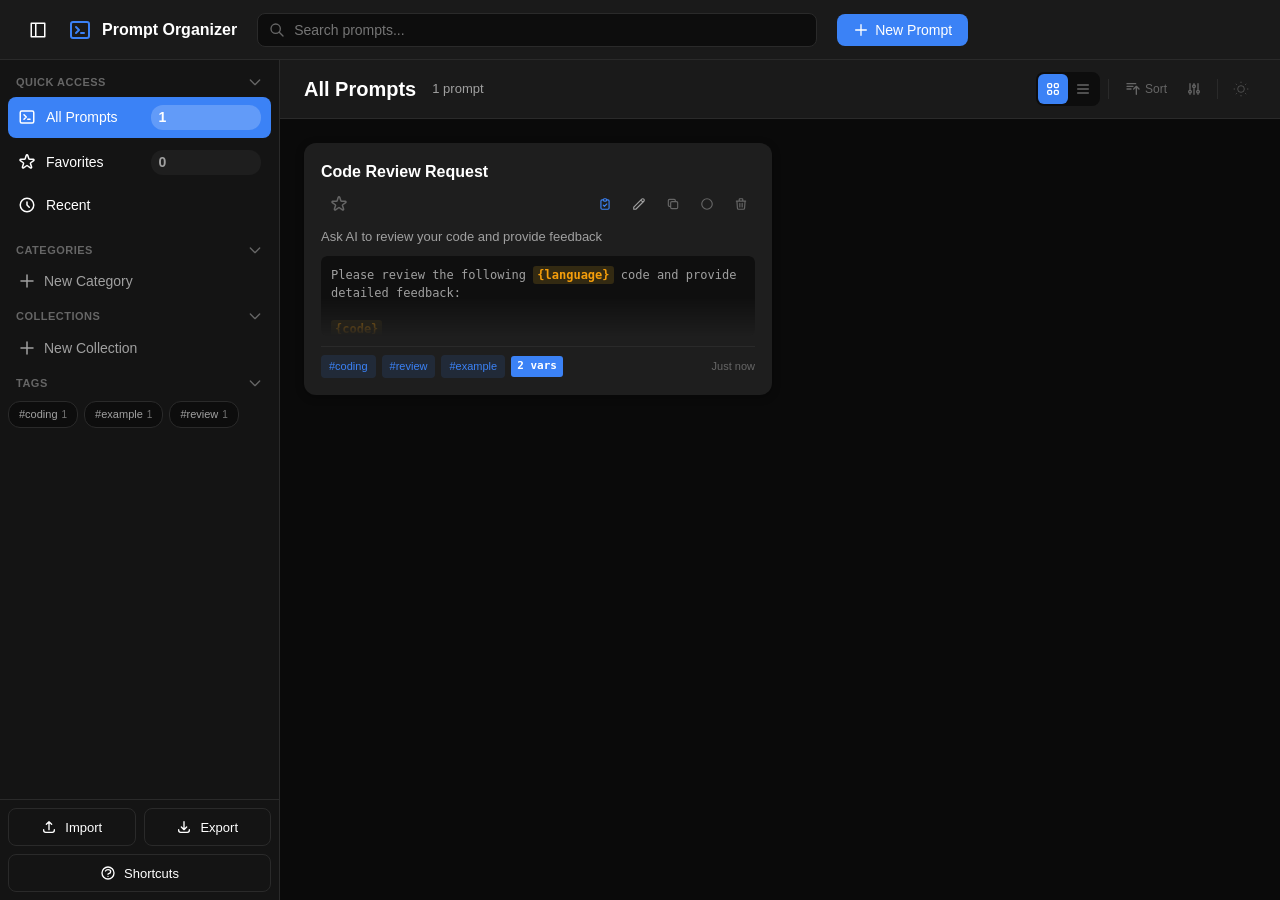
==== index.html @ 3aba8162 "Add files via upload" ====
<!DOCTYPE html>
<html lang="en" data-theme="dark">
<head>
    <meta charset="UTF-8">
    <meta name="viewport" content="width=device-width, initial-scale=1.0">
    <meta http-equiv="Content-Security-Policy" content="default-src 'self'; script-src 'self'; style-src 'self' 'unsafe-inline';">

    <title>Prompt Organizer</title>
    <link rel="stylesheet" href="css/style.css">
    <script>
        // Early theme detection to prevent flash of wrong theme
        try {
            const stored = JSON.parse(localStorage.getItem('promptOrganizerData'));
            if (stored?.preferences?.theme) {
                document.documentElement.setAttribute('data-theme', stored.preferences.theme);
            }
            if (stored?.preferences?.density) {
                document.documentElement.setAttribute('data-density', stored.preferences.density);
            }
        } catch(e) {}
    </script>
    
</head>
<body>
    <div class="app-container">
        <!-- Header -->
        <header class="app-header" role="banner">
            <div class="header-left">
                <button class="header-btn" data-action="toggle-sidebar" title="Toggle Sidebar" aria-label="Toggle Sidebar" aria-expanded="true" id="sidebarToggleBtn">
                    <svg fill="none" stroke="currentColor" viewBox="0 0 24 24">
                        <path stroke-linecap="round" stroke-linejoin="round" stroke-width="2" d="M3 3h18v18H3V3zm6 0v18"/>
                    </svg>
                </button>
                <div class="logo">
                    <svg fill="none" stroke="currentColor" viewBox="0 0 24 24">
                        <path stroke-linecap="round" stroke-linejoin="round" stroke-width="2" d="M8 9l3 3-3 3m5 0h3M5 20h14a2 2 0 002-2V6a2 2 0 00-2-2H5a2 2 0 00-2 2v12a2 2 0 002 2z"/>
                    </svg>
                    <span>Prompt Organizer</span>
                </div>
            </div>

            <div class="header-center">
                <div class="search-box">
                    <svg class="search-icon" fill="none" stroke="currentColor" viewBox="0 0 24 24">
                        <path stroke-linecap="round" stroke-linejoin="round" stroke-width="2" d="M21 21l-6-6m2-5a7 7 0 11-14 0 7 7 0 0114 0z"/>
                    </svg>
                    <input type="text" id="searchInput" placeholder="Search prompts..." title="Search (Ctrl+K)" aria-label="Search prompts" role="searchbox">
                    <span class="search-clear-btn" id="searchClearBtn" data-action="clear-search" title="Clear">✕</span>
                </div>
            </div>

            <div class="header-right">
                <button class="btn btn-primary" data-action="show-add-prompt-modal" title="New Prompt (Ctrl+N)">
                    <svg fill="none" stroke="currentColor" viewBox="0 0 24 24">
                        <path stroke-linecap="round" stroke-linejoin="round" stroke-width="2" d="M12 4v16m8-8H4"/>
                    </svg>
                    New Prompt
                </button>
            </div>
        </header>

        <!-- Shortcuts overlay (triggered from sidebar) -->
        <div class="shortcuts-overlay" id="shortcutsDropdown" data-action="close-dropdown" data-id="shortcutsDropdown">
            <div class="shortcuts-panel">
                <div class="shortcuts-title">Keyboard Shortcuts</div>
                <div id="shortcutsList">
                    <!-- Populated dynamically from HOTKEY_REGISTRY -->
                </div>
            </div>
        </div>

        <!-- Mobile Search Bar (visible only on small screens) -->
        <div class="mobile-search-bar">
            <div class="search-box">
                <svg class="search-icon" fill="none" stroke="currentColor" viewBox="0 0 24 24">
                    <path stroke-linecap="round" stroke-linejoin="round" stroke-width="2" d="M21 21l-6-6m2-5a7 7 0 11-14 0 7 7 0 0114 0z"/>
                </svg>
                <input type="text" id="mobileSearchInput" placeholder="Search prompts...">
                <span class="search-clear-btn" id="mobileSearchClearBtn" data-action="clear-mobile-search" title="Clear">✕</span>
            </div>
        </div>

        <div class="app-body">
            <!-- Mobile sidebar backdrop -->
            <div class="sidebar-backdrop" id="sidebarBackdrop" data-action="close-mobile-sidebar"></div>
            
            <!-- Sidebar -->
            <aside class="app-sidebar" id="sidebar" role="navigation" aria-label="Prompt navigation">
                <div class="sidebar-content">
                    <!-- Quick Access (not collapsible) -->
                    <div class="sidebar-section" style="margin-bottom: 8px;">
                        <div class="sidebar-section-header" data-action="toggle-sidebar-section" data-section="quickaccess">
                            <span class="sidebar-section-title">Quick Access</span>
                            <svg class="sidebar-section-toggle" id="toggle-quickaccess" fill="none" stroke="currentColor" viewBox="0 0 24 24">
                                <path stroke-linecap="round" stroke-linejoin="round" stroke-width="2" d="M19 9l-7 7-7-7"/>
                            </svg>
                        </div>
                        <div class="sidebar-section-body" id="body-quickaccess">
                            <div class="sidebar-section-body-inner">
                                <div class="quick-access-item active" data-action="set-view" data-view="all">
                                    <svg fill="none" stroke="currentColor" viewBox="0 0 24 24">
                                        <path stroke-linecap="round" stroke-linejoin="round" stroke-width="2" d="M8 9l3 3-3 3m5 0h3M5 20h14a2 2 0 002-2V6a2 2 0 00-2-2H5a2 2 0 00-2 2v12a2 2 0 002 2z"/>
                                    </svg>
                                    <span>All Prompts</span>
                                    <span class="badge" id="allCount">0</span>
                                </div>
                                <div class="quick-access-item" data-action="set-view" data-view="favorites">
                                    <svg fill="none" stroke="currentColor" viewBox="0 0 24 24">
                                        <path stroke-linecap="round" stroke-linejoin="round" stroke-width="2" d="M11.049 2.927c.3-.921 1.603-.921 1.902 0l1.519 4.674a1 1 0 00.95.69h4.915c.969 0 1.371 1.24.588 1.81l-3.976 2.888a1 1 0 00-.363 1.118l1.518 4.674c.3.922-.755 1.688-1.538 1.118l-3.976-2.888a1 1 0 00-1.176 0l-3.976 2.888c-.783.57-1.838-.197-1.538-1.118l1.518-4.674a1 1 0 00-.363-1.118l-3.976-2.888c-.784-.57-.38-1.81.588-1.81h4.914a1 1 0 00.951-.69l1.519-4.674z"/>
                                    </svg>
                                    <span>Favorites</span>
                                    <span class="badge" id="favCount">0</span>
                                </div>
                                <div class="quick-access-item" data-action="set-view" data-view="recent">
                                    <svg fill="none" stroke="currentColor" viewBox="0 0 24 24">
                                        <path stroke-linecap="round" stroke-linejoin="round" stroke-width="2" d="M12 8v4l3 3m6-3a9 9 0 11-18 0 9 9 0 0118 0z"/>
                                    </svg>
                                    <span>Recent</span>
                                </div>
                            </div>
                        </div>
                    </div>

                    <!-- Categories -->
                    <div class="sidebar-section">
                        <div class="sidebar-section-header" data-action="toggle-sidebar-section" data-section="categories">
                            <span class="sidebar-section-title">Categories</span>
                            <svg class="sidebar-section-toggle" id="toggle-categories" fill="none" stroke="currentColor" viewBox="0 0 24 24">
                                <path stroke-linecap="round" stroke-linejoin="round" stroke-width="2" d="M19 9l-7 7-7-7"/>
                            </svg>
                        </div>
                        <div class="sidebar-section-body" id="body-categories">
                            <div class="sidebar-section-body-inner">
                                <div id="categoriesList"></div>
                                <button class="add-category-btn" data-action="show-add-category-modal">
                                    <svg fill="none" stroke="currentColor" viewBox="0 0 24 24">
                                        <path stroke-linecap="round" stroke-linejoin="round" stroke-width="2" d="M12 4v16m8-8H4"/>
                                    </svg>
                                    <span>New Category</span>
                                </button>
                            </div>
                        </div>
                    </div>

                    <!-- Collections -->
                    <div class="sidebar-section">
                        <div class="sidebar-section-header" data-action="toggle-sidebar-section" data-section="collections">
                            <span class="sidebar-section-title">Collections</span>
                            <svg class="sidebar-section-toggle" id="toggle-collections" fill="none" stroke="currentColor" viewBox="0 0 24 24">
                                <path stroke-linecap="round" stroke-linejoin="round" stroke-width="2" d="M19 9l-7 7-7-7"/>
                            </svg>
                        </div>
                        <div class="sidebar-section-body" id="body-collections">
                            <div class="sidebar-section-body-inner">
                                <div id="collectionsList"></div>
                                <button class="add-collection-btn" data-action="show-add-collection-modal">
                                    <svg fill="none" stroke="currentColor" viewBox="0 0 24 24">
                                        <path stroke-linecap="round" stroke-linejoin="round" stroke-width="2" d="M12 4v16m8-8H4"/>
                                    </svg>
                                    <span>New Collection</span>
                                </button>
                            </div>
                        </div>
                    </div>

                    <!-- Tags -->
                    <div class="sidebar-section">
                        <div class="sidebar-section-header" data-action="toggle-sidebar-section" data-section="tags">
                            <span class="sidebar-section-title">Tags</span>
                            <svg class="sidebar-section-toggle" id="toggle-tags" fill="none" stroke="currentColor" viewBox="0 0 24 24">
                                <path stroke-linecap="round" stroke-linejoin="round" stroke-width="2" d="M19 9l-7 7-7-7"/>
                            </svg>
                        </div>
                        <div class="sidebar-section-body" id="body-tags">
                            <div class="sidebar-section-body-inner">
                                <div id="tagsList"></div>
                            </div>
                        </div>
                    </div>
                </div>

                <div class="sidebar-footer">
                    <div class="sidebar-footer-row">
                        <button class="sidebar-action-btn" data-action="show-import-modal" title="Import">
                            <svg fill="none" stroke="currentColor" viewBox="0 0 24 24">
                                <path stroke-linecap="round" stroke-linejoin="round" stroke-width="2" d="M4 16v1a3 3 0 003 3h10a3 3 0 003-3v-1m-4-8l-4-4m0 0L8 8m4-4v12"/>
                            </svg>
                            <span>Import</span>
                        </button>
                        <button class="sidebar-action-btn" data-action="export-prompts" title="Export">
                            <svg fill="none" stroke="currentColor" viewBox="0 0 24 24">
                                <path stroke-linecap="round" stroke-linejoin="round" stroke-width="2" d="M4 16v1a3 3 0 003 3h10a3 3 0 003-3v-1m-4-4l-4 4m0 0l-4-4m4 4V4"/>
                            </svg>
                            <span>Export</span>
                        </button>
                    </div>
                    <button class="sidebar-action-btn" data-action="toggle-shortcuts-menu" title="Keyboard Shortcuts">
                        <svg fill="none" stroke="currentColor" viewBox="0 0 24 24" style="width:16px;height:16px;">
                            <path stroke-linecap="round" stroke-linejoin="round" stroke-width="2" d="M8.228 9c.549-1.165 2.03-2 3.772-2 2.21 0 4 1.343 4 3 0 1.4-1.278 2.575-3.006 2.907-.542.104-.994.54-.994 1.093m0 3h.01M21 12a9 9 0 11-18 0 9 9 0 0118 0z"/>
                        </svg>
                        <span>Shortcuts</span>
                    </button>
                </div>
            </aside>

            <!-- Main Content -->
            <main class="app-main" role="main" aria-label="Prompt library">
                <div class="content-header">
                    <div class="content-title-row">
                        <h1 class="content-title" id="contentTitle">All Prompts</h1>
                        <span class="content-stats" id="statsDisplay">0 prompts</span>
                    </div>
                    <div class="toolbar-controls">
                        <div class="toolbar-group">
                            <button class="toolbar-btn" id="gridViewBtn" data-action="set-view-mode" data-mode="grid" title="Grid View">
                                <svg fill="none" stroke="currentColor" viewBox="0 0 24 24"><path stroke-linecap="round" stroke-linejoin="round" stroke-width="2" d="M4 6a2 2 0 012-2h2a2 2 0 012 2v2a2 2 0 01-2 2H6a2 2 0 01-2-2V6zM14 6a2 2 0 012-2h2a2 2 0 012 2v2a2 2 0 01-2 2h-2a2 2 0 01-2-2V6zM4 16a2 2 0 012-2h2a2 2 0 012 2v2a2 2 0 01-2 2H6a2 2 0 01-2-2v-2zM14 16a2 2 0 012-2h2a2 2 0 012 2v2a2 2 0 01-2 2h-2a2 2 0 01-2-2v-2z"/></svg>
                            </button>
                            <button class="toolbar-btn" id="listViewBtn" data-action="set-view-mode" data-mode="list" title="List View">
                                <svg fill="none" stroke="currentColor" viewBox="0 0 24 24"><path stroke-linecap="round" stroke-linejoin="round" stroke-width="2" d="M4 6h16M4 12h16M4 18h16"/></svg>
                            </button>
                        </div>
                        <div class="toolbar-separator"></div>
                        <div class="dropdown">
                            <button class="toolbar-btn" data-action="toggle-sort-menu" title="Sort">
                                <svg fill="none" stroke="currentColor" viewBox="0 0 24 24"><path stroke-linecap="round" stroke-linejoin="round" stroke-width="2" d="M3 4h13M3 8h9m-9 4h6m4 0l4-4m0 0l4 4m-4-4v12"/></svg>
                                <span class="toolbar-label">Sort</span>
                            </button>
                            <div class="dropdown-menu" id="sortDropdown">
                                <div class="dropdown-option active" data-action="set-sort" data-sort="newest">Newest first</div>
                                <div class="dropdown-option" data-action="set-sort" data-sort="oldest">Oldest first</div>
                                <div class="dropdown-option" data-action="set-sort" data-sort="az">A ↑ Z</div>
                                <div class="dropdown-option" data-action="set-sort" data-sort="za">Z ↓ A</div>
                                <div class="dropdown-option" data-action="set-sort" data-sort="mostused">Most used</div>
                                <div class="dropdown-option" data-action="set-sort" data-sort="recentlyused">Recently used</div>
                            </div>
                        </div>
                        <div class="dropdown">
                            <button class="toolbar-btn" data-action="toggle-density-menu" title="Density">
                                <svg fill="none" stroke="currentColor" viewBox="0 0 24 24"><path stroke-linecap="round" stroke-linejoin="round" stroke-width="2" d="M12 6V4m0 2a2 2 0 100 4m0-4a2 2 0 110 4m-6 8a2 2 0 100-4m0 4a2 2 0 110-4m0 4v2m0-6V4m6 6v10m6-2a2 2 0 100-4m0 4a2 2 0 110-4m0 4v2m0-6V4"/></svg>
                            </button>
                            <div class="dropdown-menu" id="densityDropdown">
                                <div class="dropdown-option" data-action="set-density" data-density="compact">Compact</div>
                                <div class="dropdown-option active" data-action="set-density" data-density="comfortable">Comfortable</div>
                                <div class="dropdown-option" data-action="set-density" data-density="spacious">Spacious</div>
                            </div>
                        </div>
                        <div class="toolbar-separator"></div>
                        <button class="toolbar-btn" id="themeToggleBtn" data-action="toggle-theme" title="Toggle Theme">
                            <svg id="themeIcon" fill="none" stroke="currentColor" viewBox="0 0 24 24">
                                <circle cx="12" cy="12" r="5"/><line x1="12" y1="1" x2="12" y2="3"/><line x1="12" y1="21" x2="12" y2="23"/><line x1="4.22" y1="4.22" x2="5.64" y2="5.64"/><line x1="18.36" y1="18.36" x2="19.78" y2="19.78"/><line x1="1" y1="12" x2="3" y2="12"/><line x1="21" y1="12" x2="23" y2="12"/><line x1="4.22" y1="19.78" x2="5.64" y2="18.36"/><line x1="18.36" y1="5.64" x2="19.78" y2="4.22"/>
                            </svg>
                        </button>
                    </div>
                </div>
                <div class="filter-bar" id="filterBar"></div>

                <div class="content-body">
                    <div class="prompt-grid" id="promptGrid">
                        <!-- Prompts will be inserted here -->
                    </div>
                </div>
            </main>
        </div>
    </div>

    <!-- Add/Edit Prompt Modal -->
    <div class="modal-overlay" id="promptModal" data-action="hide-prompt-modal" role="dialog" aria-modal="true" aria-labelledby="promptModalTitle">
        <div class="modal">
            <div class="modal-header">
                <h2 class="modal-title" id="promptModalTitle">New Prompt</h2>
                <button class="modal-close" data-action="hide-prompt-modal">
                    <svg fill="none" stroke="currentColor" viewBox="0 0 24 24">
                        <path stroke-linecap="round" stroke-linejoin="round" stroke-width="2" d="M6 18L18 6M6 6l12 12"/>
                    </svg>
                </button>
            </div>
            <div class="modal-body">
                <form id="promptForm">
                    <div class="form-group">
                        <label class="form-label" for="promptTitle">Title *</label>
                        <input type="text" class="form-input" id="promptTitle" placeholder="My Awesome Prompt" required>
                    </div>
                    <div class="form-group">
                        <label class="form-label" for="promptCategory">Category</label>
                        <select class="form-input" id="promptCategory">
                            <option value="">No Category</option>
                        </select>
                    </div>
                    <div class="form-group">
                        <label class="form-label" for="promptDescription">Description</label>
                        <input type="text" class="form-input" id="promptDescription" placeholder="What does this prompt do?">
                    </div>
                    <div class="form-group">
                        <label class="form-label" for="promptContent" style="display:flex; justify-content:space-between; align-items:center;">
                            <span>Prompt Content *</span>
                            <span id="charCounter" style="font-size:11px; font-weight:400; color:var(--text-muted);">0 chars</span>
                        </label>
                        <textarea class="form-input" id="promptContent" placeholder="Enter your prompt here. Use {variable} for placeholders." required></textarea>
                        <div class="form-hint">
                            🛈 Use <code style="background: var(--bg-sidebar); padding: 2px 6px; border-radius: 3px; font-family: var(--font-mono); font-size: 11px;">{variable_name}</code> syntax for variables. 
                            Example: "Write a blog post about <code style="background: var(--bg-sidebar); padding: 2px 6px; border-radius: 3px; font-family: var(--font-mono); font-size: 11px;">{topic}</code> in <code style="background: var(--bg-sidebar); padding: 2px 6px; border-radius: 3px; font-family: var(--font-mono); font-size: 11px;">{language}</code>"
                        </div>
                        <div id="variablesPreview" style="margin-top: 8px; display: none;">
                            <span style="font-size: 11px; color: var(--text-muted); font-weight: 500;">Detected variables:</span>
                            <div id="variablesList" style="margin-top: 4px; display: flex; flex-wrap: wrap; gap: 6px;"></div>
                        </div>
                    </div>
                    <div class="form-group">
                        <label class="form-label" for="promptCollection">Collection</label>
                        <select class="form-input" id="promptCollection">
                            <option value="">No Collection</option>
                        </select>
                    </div>
                    <div class="form-group">
                        <label class="form-label" for="promptTags">Tags</label>
                        <div style="position:relative;">
                            <input type="text" class="form-input" id="promptTags" placeholder="chatgpt, coding, marketing" autocomplete="off">
                            <div id="tagSuggestions" class="tag-suggestions"></div>
                        </div>
                        <div class="form-hint">Separate tags with commas</div>
                    </div>
                </form>
            </div>
            <div class="modal-footer">
                <button class="btn btn-secondary" data-action="hide-prompt-modal">Cancel</button>
                <button class="btn btn-primary" data-action="submit-form" data-form-id="promptForm">
                    <span id="savePromptText">Save</span>
                </button>
            </div>
        </div>
    </div>

    <!-- Add/Edit Collection Modal -->
    <div class="modal-overlay" id="collectionModal" data-action="hide-collection-modal">
        <div class="modal">
            <div class="modal-header">
                <h2 class="modal-title" id="collectionModalTitle">New Collection</h2>
                <button class="modal-close" data-action="hide-collection-modal">
                    <svg fill="none" stroke="currentColor" viewBox="0 0 24 24">
                        <path stroke-linecap="round" stroke-linejoin="round" stroke-width="2" d="M6 18L18 6M6 6l12 12"/>
                    </svg>
                </button>
            </div>
            <div class="modal-body">
                <form id="collectionForm">
                    <div class="form-group">
                        <label class="form-label" for="collectionName">Collection Name *</label>
                        <input type="text" class="form-input" id="collectionName" placeholder="Work, Personal, ChatGPT, etc." required>
                    </div>
                    <div class="form-group">
                        <span class="form-label">Color</span>
                        <div class="color-swatches" id="collectionColorSwatches"></div>
                        <input type="hidden" id="collectionColor" value="#3b82f6">
                    </div>
                </form>
            </div>
            <div class="modal-footer">
                <button class="btn btn-secondary" data-action="hide-collection-modal">Cancel</button>
                <button class="btn btn-primary" id="collectionModalSaveBtn" data-action="submit-form" data-form-id="collectionForm">Create</button>
            </div>
        </div>
    </div>

    <!-- Add/Edit Category Modal -->
    <div class="modal-overlay" id="categoryModal" data-action="hide-category-modal">
        <div class="modal">
            <div class="modal-header">
                <h2 class="modal-title" id="categoryModalTitle">New Category</h2>
                <button class="modal-close" data-action="hide-category-modal">
                    <svg fill="none" stroke="currentColor" viewBox="0 0 24 24">
                        <path stroke-linecap="round" stroke-linejoin="round" stroke-width="2" d="M6 18L18 6M6 6l12 12"/>
                    </svg>
                </button>
            </div>
            <div class="modal-body">
                <form id="categoryForm">
                    <div class="form-group">
                        <label class="form-label" for="categoryName">Category Name *</label>
                        <input type="text" class="form-input" id="categoryName" placeholder="Development, Marketing, Writing..." required>
                    </div>
                    <div class="form-group">
                        <span class="form-label">Color</span>
                        <div class="color-swatches" id="categoryColorSwatches"></div>
                        <input type="hidden" id="categoryColor" value="#8b5cf6">
                    </div>
                </form>
            </div>
            <div class="modal-footer">
                <button class="btn btn-secondary" data-action="hide-category-modal">Cancel</button>
                <button class="btn btn-primary" id="categoryModalSaveBtn" data-action="submit-form" data-form-id="categoryForm">Create</button>
            </div>
        </div>
    </div>

    <!-- Use Prompt Modal -->
    <div class="modal-overlay" id="usePromptModal" data-action="hide-use-prompt-modal">
        <div class="modal" style="max-width: 700px;">
            <div class="modal-header">
                <h2 class="modal-title" id="usePromptTitle">Use Prompt</h2>
                <button class="modal-close" data-action="hide-use-prompt-modal">
                    <svg fill="none" stroke="currentColor" viewBox="0 0 24 24">
                        <path stroke-linecap="round" stroke-linejoin="round" stroke-width="2" d="M6 18L18 6M6 6l12 12"/>
                    </svg>
                </button>
            </div>
            <div class="modal-body">
                <div id="variableProgress" style="display: none; margin-bottom: 20px;">
                    <div style="display: flex; justify-content: space-between; align-items: center; margin-bottom: 8px;">
                        <span style="font-size: 13px; color: var(--text-secondary);">Fill Variables</span>
                        <span id="progressText" style="font-size: 13px; font-weight: 600; color: var(--accent);">0/0</span>
                    </div>
                    <div style="width: 100%; height: 8px; background: var(--bg-sidebar); border-radius: 4px; overflow: hidden;">
                        <div id="progressBar" style="height: 100%; width: 0%; background: var(--accent); transition: width 0.3s ease;"></div>
                    </div>
                </div>
                <div id="variableInputs"></div>
                <div class="form-group" style="margin-top: 20px;">
                    <span class="form-label">
                        Preview
                        <span style="float: right; font-size: 11px; color: var(--text-muted); font-weight: 400;">
                            Variables highlighted in <span style="color: var(--accent); font-weight: 600;">blue</span>
                        </span>
                    </span>
                    <div id="finalPromptPreview" style="
                        font-family: var(--font-mono);
                        font-size: 13px;
                        color: var(--text-primary);
                        background: var(--bg-code);
                        border: 1px solid var(--border-color);
                        border-radius: var(--radius-md);
                        padding: 8px;
                        min-height: 200px;
                        max-height: 300px;
                        overflow-y: auto;
                        line-height: 1.5;
                        white-space: pre-wrap;
                        word-break: break-word;
                    "></div>
                </div>
            </div>
            <div class="modal-footer">
                <button class="btn btn-secondary" data-action="clear-variable-values" id="clearValuesBtn" style="margin-right: auto;">
                    <svg fill="none" stroke="currentColor" viewBox="0 0 24 24">
                        <path stroke-linecap="round" stroke-linejoin="round" stroke-width="2" d="M19 7l-.867 12.142A2 2 0 0116.138 21H7.862a2 2 0 01-1.995-1.858L5 7m5 4v6m4-6v6m1-10V4a1 1 0 00-1-1h-4a1 1 0 00-1 1v3M4 7h16"/>
                    </svg>
                    Clear Values
                </button>
                <button class="btn btn-secondary" data-action="hide-use-prompt-modal">Close</button>
                <button class="btn btn-primary" id="copyPromptBtn" data-action="copy-final-prompt">
                    <svg fill="none" stroke="currentColor" viewBox="0 0 24 24">
                        <path stroke-linecap="round" stroke-linejoin="round" stroke-width="2" d="M8 16H6a2 2 0 01-2-2V6a2 2 0 012-2h8a2 2 0 012 2v2m-6 12h8a2 2 0 002-2v-8a2 2 0 00-2-2h-8a2 2 0 00-2 2v8a2 2 0 002 2z"/>
                    </svg>
                    <span id="copyPromptBtnText">Copy Prompt</span>
                </button>
            </div>
        </div>
    </div>

    <!-- Import Modal -->
    <div class="modal-overlay" id="importModal" data-action="hide-import-modal">
        <div class="modal">
            <div class="modal-header">
                <h2 class="modal-title">Import Prompts</h2>
                <button class="modal-close" data-action="hide-import-modal">
                    <svg fill="none" stroke="currentColor" viewBox="0 0 24 24">
                        <path stroke-linecap="round" stroke-linejoin="round" stroke-width="2" d="M6 18L18 6M6 6l12 12"/>
                    </svg>
                </button>
            </div>
            <div class="modal-body">
                <div class="form-group">
                    <label class="form-label" for="importFile">Select JSON file</label>
                    <input type="file" class="form-input" id="importFile" accept=".json">
                    <div class="form-hint">Import prompts from a previously exported JSON file</div>
                </div>
                <div class="form-group">
                    <span class="form-label">Import Mode</span>
                    <div style="display: flex; flex-direction: column; gap: 8px; margin-top: 4px;">
                        <label style="display: flex; align-items: center; gap: 8px; cursor: pointer; font-size: 13px; color: var(--text-secondary);">
                            <input type="radio" name="importMode" value="merge" checked style="accent-color: var(--accent);">
                            <span><strong>Merge</strong> — add new prompts, keep existing ones</span>
                        </label>
                        <label style="display: flex; align-items: center; gap: 8px; cursor: pointer; font-size: 13px; color: var(--text-secondary);">
                            <input type="radio" name="importMode" value="replace" style="accent-color: var(--accent);">
                            <span><strong>Replace</strong> — overwrite all data with imported file</span>
                        </label>
                    </div>
                </div>
            </div>
            <div class="modal-footer">
                <button class="btn btn-secondary" data-action="hide-import-modal">Cancel</button>
                <button class="btn btn-primary" data-action="import-prompts">Import</button>
            </div>
        </div>
    </div>

    <!-- Custom Confirm Modal -->
    <div class="modal-overlay" id="confirmModal">
        <div class="modal" style="max-width: 400px;">
            <div class="modal-header">
                <h2 class="modal-title" id="confirmModalTitle">Confirm</h2>
                <button class="modal-close" data-action="hide-confirm-modal">
                    <svg fill="none" stroke="currentColor" viewBox="0 0 24 24">
                        <path stroke-linecap="round" stroke-linejoin="round" stroke-width="2" d="M6 18L18 6M6 6l12 12"/>
                    </svg>
                </button>
            </div>
            <div class="modal-body">
                <p id="confirmModalMessage" style="color: var(--text-secondary); line-height: 1.5;"></p>
            </div>
            <div class="modal-footer">
                <button class="btn btn-secondary" data-action="hide-confirm-modal">Cancel</button>
                <button class="btn btn-danger" id="confirmModalOkBtn">Delete</button>
            </div>
        </div>
    </div>

    <!-- Bulk Move to Collection Modal -->
    <div class="modal-overlay" id="bulkMoveModal" data-action="hide-bulk-move-modal">
        <div class="modal" style="max-width: 400px;">
            <div class="modal-header">
                <h2 class="modal-title">Move to Collection</h2>
                <button class="modal-close" data-action="hide-bulk-move-modal">
                    <svg fill="none" stroke="currentColor" viewBox="0 0 24 24">
                        <path stroke-linecap="round" stroke-linejoin="round" stroke-width="2" d="M6 18L18 6M6 6l12 12"/>
                    </svg>
                </button>
            </div>
            <div class="modal-body">
                <p style="color: var(--text-secondary); margin-bottom: 16px; line-height: 1.5;">
                    Select a collection for <strong id="bulkMoveCount">0</strong> selected prompts:
                </p>
                <div style="display: flex; flex-direction: column; gap: 8px;">
                    <label class="dropdown-option" style="cursor: pointer; padding: 10px; border-radius: var(--radius-md); transition: background var(--transition-fast);" onmouseover="this.style.background='var(--bg-sidebar)'" onmouseout="this.style.background='transparent'">
                        <input type="radio" name="bulkMoveCollection" value="" style="margin-right: 8px; accent-color: var(--accent);">
                        <strong>No Collection</strong> (remove from current)
                    </label>
                    <div id="bulkMoveCollectionsList" style="display: flex; flex-direction: column; gap: 8px;"></div>
                </div>
            </div>
            <div class="modal-footer">
                <button class="btn btn-secondary" data-action="hide-bulk-move-modal">Cancel</button>
                <button class="btn btn-primary" data-action="execute-bulk-move">
                    <svg fill="none" stroke="currentColor" viewBox="0 0 24 24">
                        <path stroke-linecap="round" stroke-linejoin="round" stroke-width="2" d="M5 13l4 4L19 7"/>
                    </svg>
                    Move
                </button>
            </div>
        </div>
    </div>

    <!-- Bulk Actions Bar -->
    <div class="bulk-actions-bar" id="bulkActionsBar" role="toolbar" aria-label="Bulk actions">
        <span class="bulk-count" id="bulkCount">0 selected</span>
        <div class="bulk-divider"></div>
        <button class="btn btn-secondary" data-action="bulk-select-all" style="padding: 6px 12px; font-size: 12px;">Select All</button>
        <button class="btn btn-secondary" data-action="bulk-move-to-collection" style="padding: 6px 12px; font-size: 12px;">
            <svg fill="none" stroke="currentColor" viewBox="0 0 24 24" style="width:14px;height:14px;"><path stroke-linecap="round" stroke-linejoin="round" stroke-width="2" d="M3 7v10a2 2 0 002 2h14a2 2 0 002-2V9a2 2 0 00-2-2h-6l-2-2H5a2 2 0 00-2 2z"/></svg>
            Move
        </button>
        <button class="btn btn-secondary" data-action="bulk-toggle-favorite" style="padding: 6px 12px; font-size: 12px;">
            <svg fill="none" stroke="currentColor" viewBox="0 0 24 24" style="width:14px;height:14px;"><path stroke-linecap="round" stroke-linejoin="round" stroke-width="2" d="M11.049 2.927c.3-.921 1.603-.921 1.902 0l1.519 4.674a1 1 0 00.95.69h4.915c.969 0 1.371 1.24.588 1.81l-3.976 2.888a1 1 0 00-.363 1.118l1.518 4.674c.3.922-.755 1.688-1.538 1.118l-3.976-2.888a1 1 0 00-1.176 0l-3.976 2.888c-.783.57-1.838-.197-1.538-1.118l1.518-4.674a1 1 0 00-.363-1.118l-3.976-2.888c-.784-.57-.38-1.81.588-1.81h4.914a1 1 0 00.951-.69l1.519-4.674z"/></svg>
            Favorite
        </button>
        <button class="btn btn-danger" data-action="bulk-delete" style="padding: 6px 12px; font-size: 12px;">
            <svg fill="none" stroke="currentColor" viewBox="0 0 24 24" style="width:14px;height:14px;"><path stroke-linecap="round" stroke-linejoin="round" stroke-width="2" d="M19 7l-.867 12.142A2 2 0 0116.138 21H7.862a2 2 0 01-1.995-1.858L5 7m5 4v6m4-6v6m1-10V4a1 1 0 00-1-1h-4a1 1 0 00-1 1v3M4 7h16"/></svg>
            Delete
        </button>
        <div class="bulk-divider"></div>
        <button class="btn btn-secondary" data-action="bulk-clear-selection" style="padding: 6px 12px; font-size: 12px;">Cancel</button>
    </div>

<script type="module" src="js/app.js"></script>
</body>
</html>
---- css/style.css ----
/* ============================================
           CSS VARIABLES (Dark Theme - Default)
           ============================================ */
        :root {
            --bg-main: #0a0a0a;
            --bg-card: #1e1e1e;
            --bg-sidebar: #141414;
            --bg-header: #1a1a1a;
            --bg-input: #0d0d0d;
            --bg-code: #0f0f0f;

            --text-primary: #ffffff;
            --text-secondary: #a0a0a0;
            --text-muted: #666666;

            --border-color: #2a2a2a;
            --border-hover: #3a3a3a;

            --accent: #3b82f6;
            --accent-hover: #2563eb;
            --success: #22c55e;
            --warning: #f59e0b;
            --error: #ef4444;

            --font-sans: -apple-system, BlinkMacSystemFont, "Segoe UI", Roboto, sans-serif;
            --font-mono: "SF Mono", "Fira Code", "Monaco", Consolas, monospace;

            --header-height: 60px;
            --sidebar-width: 280px;
            --sidebar-collapsed-width: 60px;

            --radius-sm: 6px;
            --radius-md: 8px;
            --radius-lg: 12px;

            --shadow-card: 0 2px 8px rgba(0, 0, 0, 0.3);
            --shadow-card-hover: 0 4px 16px rgba(0, 0, 0, 0.4);

            --transition-fast: 150ms ease-out;
            --transition-normal: 200ms ease-out;

            /* Density settings (comfortable default) */
            --card-padding: 16px;
            --card-gap: 16px;
            --card-min-height: 160px;
            --card-font-title: 16px;
            --card-font-desc: 13px;

            /* Sidebar Density */
            --sidebar-item-padding: 8px 10px;
            --sidebar-item-gap: 4px;
            --sidebar-header-padding: 6px 8px;
            --sidebar-icon-gap: 10px;

            /* Z-Index Stack */
            --z-backdrop: 85;
            --z-sidebar: 90;
            --z-header: 100;
            --z-popover: 1000;
            --z-fixed-ui: 1500;
            --z-modal: 2000;
            --z-toast: 3000;
        }

        /* Light Theme */
        [data-theme="light"] {
            --bg-main: #f5f5f5;
            --bg-card: #ffffff;
            --bg-sidebar: #fafafa;
            --bg-header: #ffffff;
            --bg-input: #f0f0f0;
            --bg-code: #f8f8f8;

            --text-primary: #1a1a1a;
            --text-secondary: #555555;
            --text-muted: #888888;

            --border-color: #e0e0e0;
            --border-hover: #cccccc;

            --shadow-card: 0 2px 8px rgba(0, 0, 0, 0.08);
            --shadow-card-hover: 0 4px 16px rgba(0, 0, 0, 0.12);
        }

        /* Density: Compact */
        [data-density="compact"] {
            --card-padding: 8px;
            --card-gap: 12px;
            --card-min-height: 120px;
            --card-font-title: 14px;
            --card-font-desc: 12px;
            --sidebar-item-padding: 4px 8px;
            --sidebar-item-gap: 1px;
            --sidebar-header-padding: 4px 8px;
            --sidebar-icon-gap: 6px;
        }

        /* Density: Spacious */
        [data-density="spacious"] {
            --card-padding: 20px;
            --card-gap: 20px;
            --card-min-height: 180px;
            --card-font-title: 18px;
            --card-font-desc: 14px;
            --sidebar-item-padding: 10px 12px;
            --sidebar-item-gap: 8px;
            --sidebar-header-padding: 8px 10px;
            --sidebar-icon-gap: 12px;
        }

        /* ============================================
           RESET & BASE STYLES
           ============================================ */
        *, *::before, *::after {
            box-sizing: border-box;
            margin: 0;
            padding: 0;
        }

        html, body {
            height: 100%;
            font-family: var(--font-sans);
            font-size: 14px;
            line-height: 1.5;
            color: var(--text-primary);
            background-color: var(--bg-main);
        }

        body {
            display: flex;
            flex-direction: column;
            overflow: hidden;
        }

        button {
            font-family: inherit;
            font-size: inherit;
            border: none;
            background: none;
            cursor: pointer;
            color: inherit;
        }

        input, select, textarea {
            font-family: inherit;
            font-size: inherit;
            color: inherit;
            background: var(--bg-input);
            border: 1px solid var(--border-color);
            border-radius: var(--radius-md);
            padding: 8px 12px;
            outline: none;
            transition: border-color var(--transition-fast);
        }

        input:focus, select:focus, textarea:focus {
            border-color: var(--accent);
        }

        textarea {
            resize: vertical;
            min-height: 120px;
            font-family: var(--font-mono);
            font-size: 13px;
            line-height: 1.5;
        }

        /* ============================================
           LAYOUT STRUCTURE
           ============================================ */
        .app-container {
            display: flex;
            flex-direction: column;
            height: 100vh;
            overflow: hidden;
        }

        .app-header {
            height: var(--header-height);
            background: var(--bg-header);
            border-bottom: 1px solid var(--border-color);
            display: flex;
            align-items: center;
            padding: 0 20px;
            gap: 20px;
            flex-shrink: 0;
            z-index: var(--z-header);
        }

        .app-body {
            display: flex;
            flex: 1;
            overflow: hidden;
        }

        .app-sidebar {
            width: var(--sidebar-width);
            background: var(--bg-sidebar);
            border-right: 1px solid var(--border-color);
            display: flex;
            flex-direction: column;
            overflow: hidden;
            flex-shrink: 0;
            transition: width var(--transition-normal);
        }

        .app-sidebar.collapsed {
            width: var(--sidebar-collapsed-width);
        }

        .app-sidebar.collapsed .sidebar-section-title,
        .app-sidebar.collapsed .collection-item-name,
        .app-sidebar.collapsed .collection-item-count,
        .app-sidebar.collapsed .collection-item-menu,
        .app-sidebar.collapsed .add-collection-btn span,
        .app-sidebar.collapsed .quick-access-item span,
        .app-sidebar.collapsed .quick-access-item .badge,
        .app-sidebar.collapsed .tag-item span,
        .app-sidebar.collapsed .category-item-name,
        .app-sidebar.collapsed .category-item-count,
        .app-sidebar.collapsed .category-item-menu,
        .app-sidebar.collapsed .add-category-btn span,
        .app-sidebar.collapsed .sidebar-section-toggle {
            display: none;
        }

        .app-sidebar.collapsed .sidebar-content {
            padding: 8px;
        }

        .app-sidebar.collapsed .collection-item,
        .app-sidebar.collapsed .quick-access-item,
        .app-sidebar.collapsed .tag-item,
        .app-sidebar.collapsed .category-item {
            justify-content: center;
            padding: 10px;
        }

        .app-main {
            flex: 1;
            display: flex;
            flex-direction: column;
            overflow: hidden;
        }

        /* ============================================
           HEADER
           ============================================ */
        .header-left {
            display: flex;
            align-items: center;
            gap: 12px;
        }

        .logo {
            display: flex;
            align-items: center;
            gap: 10px;
            font-weight: 600;
            font-size: 16px;
            color: var(--text-primary);
        }

        .logo svg {
            width: 24px;
            height: 24px;
            color: var(--accent);
        }

        .header-center {
            flex: 1;
            display: flex;
            justify-content: center;
            max-width: 560px;
        }

        .search-box {
            width: 100%;
            position: relative;
        }

        .search-box input {
            width: 100%;
            padding-left: 36px;
            padding-right: 32px;
        }

        .search-clear-btn {
            position: absolute;
            right: 8px;
            top: 50%;
            transform: translateY(-50%);
            width: 18px;
            height: 18px;
            display: none;
            align-items: center;
            justify-content: center;
            border-radius: 50%;
            background: var(--text-muted);
            color: var(--bg-main);
            cursor: pointer;
            font-size: 10px;
            font-weight: 700;
            line-height: 1;
            user-select: none;
            transition: background var(--transition-fast);
        }

        .search-clear-btn:hover {
            background: var(--text-secondary);
        }

        .search-clear-btn.visible {
            display: flex;
        }

        .search-icon {
            position: absolute;
            left: 12px;
            top: 50%;
            transform: translateY(-50%);
            width: 16px;
            height: 16px;
            color: var(--text-muted);
            pointer-events: none;
        }

        .header-right {
            display: flex;
            align-items: center;
            gap: 8px;
        }

        .header-btn {
            width: 36px;
            height: 36px;
            border-radius: var(--radius-md);
            display: flex;
            align-items: center;
            justify-content: center;
            transition: background-color var(--transition-fast);
            position: relative;
        }

        .header-btn:hover {
            background-color: var(--bg-card);
        }

        .header-btn.active {
            background-color: var(--accent);
            color: white;
        }

        .header-btn svg {
            width: 18px;
            height: 18px;
        }

        /* Dropdown Menu */
        .dropdown {
            position: relative;
        }

        .dropdown-menu {
            position: absolute;
            top: calc(100% + 8px);
            right: 0;
            background: var(--bg-card);
            border: 1px solid var(--border-color);
            border-radius: var(--radius-md);
            box-shadow: var(--shadow-card);
            min-width: 160px;
            padding: 6px;
            opacity: 0;
            visibility: hidden;
            transform: translateY(-10px);
            transition: all var(--transition-fast);
            z-index: var(--z-popover);
        }

        .dropdown-menu.open {
            opacity: 1;
            visibility: visible;
            transform: translateY(0);
        }

        .dropdown-option {
            padding: 8px 12px;
            border-radius: var(--radius-sm);
            cursor: pointer;
            display: flex;
            align-items: center;
            gap: 8px;
            transition: background-color var(--transition-fast);
        }

        .dropdown-option:hover {
            background-color: var(--bg-sidebar);
        }

        .dropdown-option.active {
            background-color: var(--accent);
            color: white;
        }

        .dropdown-option svg {
            width: 16px;
            height: 16px;
        }

        /* Bulk move option */
        .bulk-move-option {
            cursor: pointer;
            padding: 10px;
            border-radius: var(--radius-md);
            transition: background var(--transition-fast);
            display: flex;
            align-items: center;
            gap: 8px;
        }

        .bulk-move-option:hover {
            background: var(--bg-sidebar);
        }

        .bulk-move-option input[type="radio"] {
            margin-right: 4px;
            accent-color: var(--accent);
        }

        /* ============================================
           SIDEBAR
           ============================================ */
        .sidebar-content {
            flex: 1;
            overflow-y: auto;
            padding: 8px;
        }

        .sidebar-footer {
            padding: 8px;
            border-top: 1px solid var(--border-color);
            display: flex;
            flex-direction: column;
            gap: 8px;
        }

        .sidebar-section {
            margin-bottom: 4px;
        }

        .sidebar-section-header {
            display: flex;
            align-items: center;
            justify-content: space-between;
            padding: var(--sidebar-header-padding);
            cursor: pointer;
            border-radius: var(--radius-sm);
            transition: background var(--transition-fast);
            user-select: none;
        }

        .sidebar-section-header:hover {
            background: var(--bg-card);
        }

        .sidebar-section-title {
            font-size: 11px;
            font-weight: 600;
            text-transform: uppercase;
            letter-spacing: 0.5px;
            color: var(--text-muted);
            display: flex;
            align-items: center;
            gap: 6px;
        }

        .sidebar-section-toggle {
            width: 16px;
            height: 16px;
            color: var(--text-muted);
            transition: transform var(--transition-fast);
            flex-shrink: 0;
        }

        .sidebar-section-toggle.collapsed {
            transform: rotate(-90deg);
        }

        .sidebar-section-body {
            overflow: hidden;
            transition: max-height 250ms ease, opacity var(--transition-fast);
            max-height: 600px;
            opacity: 1;
        }

        .sidebar-section-body.collapsed {
            max-height: 0;
            opacity: 0;
        }

        /* Category Items */
        .category-item {
            display: flex;
            align-items: center;
            gap: var(--sidebar-icon-gap);
            padding: var(--sidebar-item-padding);
            border-radius: var(--radius-md);
            cursor: pointer;
            transition: background-color var(--transition-fast);
            margin-bottom: var(--sidebar-item-gap);
            position: relative;
        }

        .category-item:hover { background-color: var(--bg-card); }
        .category-item.active { background-color: var(--accent); color: white; }

        .category-dot {
            width: 10px;
            height: 10px;
            border-radius: 50%;
            flex-shrink: 0;
        }

        .category-item-name {
            flex: 1;
            font-size: 14px;
            overflow: hidden;
            text-overflow: ellipsis;
            white-space: nowrap;
        }

        .category-item-count {
            font-size: 11px;
            color: var(--text-muted);
        }

        .category-item.active .category-item-count { color: rgba(255,255,255,0.8); }

        .category-item-menu { opacity: 0; transition: opacity var(--transition-fast); }
        .category-item:hover .category-item-menu { opacity: 1; }

        .category-menu-btn {
            width: 24px;
            height: 24px;
            display: inline-flex;
            align-items: center;
            justify-content: center;
            border-radius: var(--radius-sm);
            transition: background-color var(--transition-fast);
        }

        .category-menu-btn:hover { background-color: var(--bg-sidebar); }
        .category-item.active .category-menu-btn:hover { background-color: rgba(255,255,255,0.2); }

        .add-category-btn {
            display: flex;
            align-items: center;
            gap: 8px;
            padding: var(--sidebar-item-padding);
            border-radius: var(--radius-md);
            cursor: pointer;
            transition: background-color var(--transition-fast);
            color: var(--text-secondary);
            width: 100%;
        }

        .add-category-btn:hover { background-color: var(--bg-card); color: var(--text-primary); }
        .add-category-btn svg { width: 18px; height: 18px; }

        /* Collection color dot */
        .collection-color-dot {
            width: 10px;
            height: 10px;
            border-radius: 50%;
            flex-shrink: 0;
        }

        /* Color swatches */
        .color-swatches {
            display: flex;
            flex-wrap: wrap;
            gap: 8px;
            margin-top: 4px;
        }

        .color-swatch {
            width: 28px;
            height: 28px;
            border-radius: 50%;
            cursor: pointer;
            border: 3px solid transparent;
            transition: all var(--transition-fast);
            box-sizing: border-box;
        }

        .color-swatch:hover { opacity: 0.85; transform: scale(1.1); }
        .color-swatch.active { border-color: white; transform: scale(1.15); box-shadow: 0 0 0 2px var(--accent); }

        /* Quick Access Items */
        .quick-access-item {
            display: flex;
            align-items: center;
            gap: var(--sidebar-icon-gap);
            padding: var(--sidebar-item-padding);
            border-radius: var(--radius-md);
            cursor: pointer;
            transition: background-color var(--transition-fast);
            margin-bottom: var(--sidebar-item-gap);
        }

        .quick-access-item:hover {
            background-color: var(--bg-card);
        }

        .quick-access-item.active {
            background-color: var(--accent);
            color: white;
        }

        .quick-access-item svg {
            width: 18px;
            height: 18px;
            flex-shrink: 0;
        }

        .quick-access-item span {
            flex: 1;
            font-size: 14px;
        }

        .badge {
            background-color: var(--bg-card);
            color: var(--text-secondary);
            padding: 2px 8px;
            border-radius: 12px;
            font-size: 11px;
            font-weight: 600;
        }

        .quick-access-item.active .badge {
            background-color: rgba(255, 255, 255, 0.2);
            color: white;
        }

        /* Collection Items */
        .collection-item {
            display: flex;
            align-items: center;
            gap: var(--sidebar-icon-gap);
            padding: var(--sidebar-item-padding);
            border-radius: var(--radius-md);
            cursor: pointer;
            transition: background-color var(--transition-fast);
            margin-bottom: var(--sidebar-item-gap);
            position: relative;
        }

        .collection-item:hover {
            background-color: var(--bg-card);
        }

        .collection-item.active {
            background-color: var(--accent);
            color: white;
        }

        .collection-item svg {
            width: 18px;
            height: 18px;
            flex-shrink: 0;
        }

        .collection-item-name {
            flex: 1;
            font-size: 14px;
            overflow: hidden;
            text-overflow: ellipsis;
            white-space: nowrap;
        }

        .collection-item-count {
            font-size: 11px;
            color: var(--text-muted);
        }

        .collection-item.active .collection-item-count {
            color: rgba(255, 255, 255, 0.8);
        }

        .collection-item-menu {
            opacity: 0;
            transition: opacity var(--transition-fast);
        }

        .collection-item:hover .collection-item-menu {
            opacity: 1;
        }

        .collection-menu-btn {
            width: 24px;
            height: 24px;
            display: inline-flex;
            align-items: center;
            justify-content: center;
            border-radius: var(--radius-sm);
            transition: background-color var(--transition-fast);
        }

        .collection-menu-btn:hover {
            background-color: var(--bg-sidebar);
        }

        .collection-item.active .collection-menu-btn:hover {
            background-color: rgba(255, 255, 255, 0.2);
        }

        .add-collection-btn {
            display: flex;
            align-items: center;
            gap: 8px;
            padding: var(--sidebar-item-padding);
            border-radius: var(--radius-md);
            cursor: pointer;
            transition: background-color var(--transition-fast);
            color: var(--text-secondary);
            width: 100%;
        }

        .add-collection-btn:hover {
            background-color: var(--bg-card);
            color: var(--text-primary);
        }

        .add-collection-btn svg {
            width: 18px;
            height: 18px;
        }

        /* Tag Cloud (Compact) */
        .tags-cloud {
            display: flex;
            flex-wrap: wrap;
            gap: 6px;
            padding: 4px 0;
        }

        .tag-chip {
            display: inline-flex;
            align-items: center;
            gap: 4px;
            padding: 4px 10px;
            background: var(--bg-input);
            border: 1px solid var(--border-color);
            border-radius: 12px;
            font-size: 11px;
            color: var(--text-secondary);
            cursor: pointer;
            transition: all var(--transition-fast);
        }

        .tag-chip:hover {
            background: var(--bg-card);
            color: var(--text-primary);
            border-color: var(--border-hover);
        }

        .tag-chip.active {
            background: var(--accent);
            color: white;
            border-color: var(--accent);
        }

        .tag-chip .tag-count {
            font-size: 10px;
            opacity: 0.7;
        }

        .sidebar-action-btn {
            display: flex;
            align-items: center;
            justify-content: center;
            gap: 8px;
            padding: 10px;
            border-radius: var(--radius-md);
            border: 1px solid var(--border-color);
            cursor: pointer;
            transition: all var(--transition-fast);
            font-size: 13px;
        }

        .sidebar-action-btn:hover {
            background-color: var(--bg-card);
            border-color: var(--border-hover);
        }

        .sidebar-action-btn svg {
            width: 16px;
            height: 16px;
        }

        /* ============================================
           MAIN CONTENT
           ============================================ */
        .content-header {
            padding: 12px 24px;
            border-bottom: 1px solid var(--border-color);
            background: var(--bg-header);
            display: flex;
            align-items: center;
            gap: 16px;
        }

        .content-title-row {
            display: flex;
            align-items: center;
            gap: 16px;
            flex: 1;
            min-width: 0;
        }

        .content-title {
            font-size: 20px;
            font-weight: 600;
            white-space: nowrap;
            overflow: hidden;
            text-overflow: ellipsis;
        }

        .content-actions {
            display: flex;
            gap: 8px;
            flex-shrink: 0;
        }

        .content-stats {
            font-size: 13px;
            color: var(--text-secondary);
            white-space: nowrap;
            flex-shrink: 0;
        }

        .content-body {
            flex: 1;
            overflow-y: auto;
            padding: 24px;
        }

        /* Prompt Grid */
        .prompt-grid {
            display: grid;
            grid-template-columns: repeat(auto-fill, minmax(320px, 1fr));
            gap: var(--card-gap);
        }

        .prompt-grid.list-view {
            grid-template-columns: 1fr;
        }

        .prompt-card {
            background: var(--bg-card);
            border: 1px solid transparent;
            border-radius: var(--radius-lg);
            padding: var(--card-padding);
            min-height: var(--card-min-height);
            display: flex;
            flex-direction: column;
            gap: 10px;
            transition: all var(--transition-fast);
            position: relative;
            box-shadow: var(--shadow-card);
        }

        .prompt-card:hover {
            border-color: var(--border-hover);
            box-shadow: var(--shadow-card-hover);
        }

        .prompt-card-header {
            display: flex;
            align-items: center;
            flex-wrap: wrap;
            gap: 6px;
        }

        .prompt-title {
            font-size: var(--card-font-title);
            font-weight: 600;
            width: 100%;  /* Force badges+actions to next line in grid view */
            min-width: 0;
            cursor: pointer;
            transition: color var(--transition-fast);
        }

        .prompt-title:hover {
            color: var(--accent);
        }

        .prompt-favorite {
            width: 24px;
            height: 24px;
            display: flex;
            align-items: center;
            justify-content: center;
            cursor: pointer;
            border-radius: var(--radius-sm);
            transition: all var(--transition-fast);
            flex-shrink: 0;
        }

        .prompt-favorite:hover {
            background-color: var(--bg-sidebar);
        }

        .prompt-favorite svg {
            width: 18px;
            height: 18px;
            color: var(--text-muted);
        }

        .prompt-favorite.active svg {
            fill: var(--warning);
            color: var(--warning);
        }

        .prompt-description {
            font-size: var(--card-font-desc);
            color: var(--text-secondary);
            line-height: 1.4;
            display: -webkit-box;
            -webkit-line-clamp: 2;
            line-clamp: 2;
            max-height: 2.8em; /* fallback */
            -webkit-box-orient: vertical;
            overflow: hidden;
        }

        .prompt-content {
            font-family: var(--font-mono);
            font-size: 12px;
            color: var(--text-secondary);
            background: var(--bg-code);
            border-radius: var(--radius-sm);
            padding: 10px;
            max-height: 80px;
            overflow: hidden;
            line-height: 1.5;
            white-space: pre-wrap;
            word-break: break-word;
            -webkit-mask-image: linear-gradient(to bottom, black 50%, transparent 100%);
            mask-image: linear-gradient(to bottom, black 50%, transparent 100%);
        }

        /* Markdown highlighting in prompt preview */
        .prompt-content .md-heading {
            color: var(--accent);
            font-weight: 600;
        }

        .prompt-content .md-bold {
            font-weight: 600;
            color: var(--text-primary);
        }

        .prompt-content .md-italic {
            font-style: italic;
            color: var(--text-primary);
        }

        .prompt-content .md-code {
            background: rgba(59, 130, 246, 0.1);
            color: var(--accent);
            padding: 2px 4px;
            border-radius: 3px;
            font-family: var(--font-mono);
        }

        .prompt-content .md-list {
            color: var(--accent);
        }

        .prompt-content .md-variable {
            background: rgba(251, 191, 36, 0.15);
            color: var(--warning);
            padding: 2px 4px;
            border-radius: 3px;
            font-weight: 600;
        }


        .prompt-tags {
            display: flex;
            flex-wrap: wrap;
            gap: 6px;
            align-items: center;
            margin-top: auto;
            padding-top: 8px;
            border-top: 1px solid var(--border-color);
        }

        .prompt-tags .prompt-date {
            font-size: 11px;
            color: var(--text-muted);
            margin-left: auto;
            white-space: nowrap;
        }

        .prompt-tag {
            padding: 3px 8px;
            border-radius: 4px;
            font-size: 11px;
            background: rgba(59, 130, 246, 0.12);
            color: var(--accent);
            font-weight: 500;
            cursor: pointer;
            transition: all var(--transition-fast);
        }

        .prompt-tag:hover {
            background: var(--accent);
            color: white;
        }

        .prompt-category-badge {
            display: inline-flex;
            align-items: center;
            gap: 4px;
            padding: 3px 8px;
            border-radius: 4px;
            font-size: 11px;
            font-weight: 600;
            color: white;
            cursor: pointer;
            transition: all var(--transition-fast);
        }

        .prompt-category-badge:hover {
            filter: brightness(1.2);
            transform: translateY(-1px);
        }

        .prompt-collection-badge {
            display: inline-flex;
            align-items: center;
            gap: 4px;
            padding: 3px 8px;
            border-radius: 4px;
            font-size: 11px;
            font-weight: 600;
            background: transparent;
            border: 2px solid;
            cursor: pointer;
            transition: all var(--transition-fast);
        }

        .prompt-collection-badge:hover {
            background: currentColor;
            color: white !important;
            transform: translateY(-1px);
        }

        .prompt-badges {
            display: inline-flex;
            flex-wrap: wrap;
            gap: 6px;
        }

        .prompt-actions {
            display: flex;
            gap: 6px;
            margin-left: auto;
        }

        .prompt-action-btn {
            width: 28px;
            height: 28px;
            border-radius: var(--radius-sm);
            display: flex;
            align-items: center;
            justify-content: center;
            background: transparent;
            border: none;
            color: var(--text-muted);
            transition: all var(--transition-fast);
        }

        .prompt-action-btn svg {
            width: 14px;
            height: 14px;
        }

        /* Copy — blue */
        .prompt-action-btn.btn-copy {
            color: var(--accent);
        }
        .prompt-action-btn.btn-copy:hover {
            background: var(--accent);
            color: white;
        }

        /* Edit — neutral */
        .prompt-action-btn.btn-edit {
            color: var(--text-secondary);
        }
        .prompt-action-btn.btn-edit:hover {
            background: var(--warning);
            color: var(--text-primary);
        }

        /* Clone — teal */
        .prompt-action-btn.btn-clone {
            color: var(--text-muted);
        }
        .prompt-action-btn.btn-clone:hover {
            background: var(--success);
            color: white;
        }

        /* Select — blue */
        .prompt-action-btn.btn-select {
            color: var(--text-muted);
        }
        .prompt-action-btn.btn-select:hover {
            background: var(--accent);
            color: white;
        }
        .prompt-action-btn.btn-select.active {
            background: var(--accent);
            color: white;
        }

        /* Delete — red */
        .prompt-action-btn.btn-delete {
            color: var(--text-muted);
        }
        .prompt-action-btn.btn-delete:hover {
            background: var(--error);
            color: white;
        }


        /* ============================================
           TOOLBAR CONTROLS (in content header)
           ============================================ */
        .toolbar-controls {
            display: flex;
            align-items: center;
            gap: 4px;
            flex-shrink: 0;
        }

        .toolbar-group {
            display: flex;
            background: var(--bg-input);
            border-radius: var(--radius-md);
            padding: 2px;
        }

        .toolbar-btn {
            width: 30px;
            height: 30px;
            border-radius: var(--radius-sm);
            display: flex;
            align-items: center;
            justify-content: center;
            gap: 4px;
            transition: all var(--transition-fast);
            color: var(--text-muted);
            position: relative;
        }

        .toolbar-btn:hover { background: var(--bg-card); color: var(--text-primary); }
        .toolbar-btn.active { background: var(--accent); color: white; }
        .toolbar-btn svg { width: 16px; height: 16px; }
        .toolbar-label { font-size: 12px; display: none; }
        @media (min-width: 900px) { .toolbar-label { display: inline; } .toolbar-btn:has(.toolbar-label) { width: auto; padding: 0 8px; } }

        .toolbar-separator {
            width: 1px;
            height: 20px;
            background: var(--border-color);
            margin: 0 4px;
        }

        /* ============================================
           FILTER BAR
           ============================================ */
        .filter-bar {
            display: none;
            align-items: center;
            gap: 8px;
            padding: 8px 24px;
            background: var(--bg-header);
            border-bottom: 1px solid var(--border-color);
            flex-wrap: wrap;
        }

        .filter-bar.visible { display: flex; }

        .filter-chip {
            display: inline-flex;
            align-items: center;
            gap: 6px;
            padding: 4px 10px;
            border-radius: 20px;
            font-size: 12px;
            font-weight: 500;
            background: rgba(59, 130, 246, 0.15);
            color: var(--accent);
            cursor: default;
            transition: all var(--transition-fast);
        }

        .filter-chip-remove {
            width: 14px;
            height: 14px;
            display: flex;
            align-items: center;
            justify-content: center;
            border-radius: 50%;
            cursor: pointer;
            font-size: 10px;
            font-weight: 700;
            line-height: 1;
            transition: all var(--transition-fast);
        }

        .filter-chip-remove:hover { background: var(--accent); color: white; }

        .filter-clear-btn {
            font-size: 12px;
            color: var(--text-muted);
            cursor: pointer;
            padding: 4px 8px;
            border-radius: var(--radius-sm);
            transition: all var(--transition-fast);
        }

        .filter-clear-btn:hover { color: var(--text-primary); background: var(--bg-card); }

        /* ============================================
           SIDEBAR FOOTER ROW
           ============================================ */
        .sidebar-footer-row {
            display: flex;
            gap: 8px;
        }

        .sidebar-footer-row .sidebar-action-btn { flex: 1; }


        /* List View Styles */
        /* ============================================
           LIST VIEW
           ============================================ */
        .prompt-grid.list-view .prompt-card {
            display: grid;
            grid-template-columns: 1fr;
            gap: 4px;
            min-height: auto;
            padding: 14px 20px;
        }

        /* Header: title + badge + fav + actions all inline */
        .prompt-grid.list-view .prompt-card-header {
            display: flex;
            align-items: center;
            gap: 10px;
            flex-wrap: nowrap;
            overflow: hidden;
        }
        .prompt-grid.list-view .prompt-title {
            width: auto;
            white-space: nowrap;
            overflow: hidden;
            text-overflow: ellipsis;
            flex-shrink: 1;
            min-width: 0;
        }
        .prompt-grid.list-view .prompt-badges { flex-shrink: 0; }
        .prompt-grid.list-view .prompt-favorite { flex-shrink: 0; }
        .prompt-grid.list-view .prompt-actions { flex-shrink: 0; gap: 2px; }

        /* Content preview */
        .prompt-grid.list-view .prompt-content {
            max-height: 44px;
            -webkit-line-clamp: 2;
            line-clamp: 2;
            max-height: 2.8em; /* fallback */
        }

        /* Description hidden in list */
        .prompt-grid.list-view .prompt-description { display: none; }

        /* Tags: full width, scrollable */
        .prompt-grid.list-view .prompt-tags {
            flex-wrap: nowrap;
            overflow-x: auto;
            padding-top: 6px;
            margin-top: 2px;
            border-top: none;
            scrollbar-width: thin;
        }
        .prompt-grid.list-view .prompt-tags::-webkit-scrollbar { height: 3px; }
        .prompt-grid.list-view .prompt-tags::-webkit-scrollbar-thumb { background: var(--border-color); border-radius: 3px; }

        /* Empty State */
        .empty-state {
            text-align: center;
            padding: 60px 20px;
            color: var(--text-secondary);
        }

        .empty-state svg {
            width: 64px;
            height: 64px;
            margin-bottom: 16px;
            color: var(--text-muted);
        }

        .empty-state h3 {
            font-size: 18px;
            margin-bottom: 8px;
            color: var(--text-primary);
        }

        .empty-state p {
            font-size: 14px;
            margin-bottom: 20px;
        }

        /* ============================================
           MODAL
           ============================================ */
        .modal-overlay {
            position: fixed;
            top: 0;
            left: 0;
            right: 0;
            bottom: 0;
            background: rgba(0, 0, 0, 0.7);
            display: flex;
            align-items: center;
            justify-content: center;
            z-index: var(--z-modal);
            opacity: 0;
            visibility: hidden;
            transition: all var(--transition-normal);
        }

        .modal-overlay.visible {
            opacity: 1;
            visibility: visible;
        }

        .modal {
            background: var(--bg-card);
            border-radius: var(--radius-lg);
            width: 90%;
            max-width: 600px;
            max-height: 90vh;
            overflow: hidden;
            display: flex;
            flex-direction: column;
            transform: scale(0.9);
            transition: transform var(--transition-normal);
        }

        .modal-overlay.visible .modal {
            transform: scale(1);
        }

        .modal-header {
            padding: 20px 24px;
            border-bottom: 1px solid var(--border-color);
            display: flex;
            align-items: center;
            justify-content: space-between;
        }

        .modal-title {
            font-size: 18px;
            font-weight: 600;
        }

        .modal-close {
            width: 32px;
            height: 32px;
            border-radius: var(--radius-sm);
            display: flex;
            align-items: center;
            justify-content: center;
            transition: background-color var(--transition-fast);
        }

        .modal-close:hover {
            background-color: var(--bg-sidebar);
        }

        .modal-close svg {
            width: 20px;
            height: 20px;
        }

        .modal-body {
            padding: 24px;
            overflow-y: auto;
        }

        .modal-footer {
            padding: 16px 24px;
            border-top: 1px solid var(--border-color);
            display: flex;
            gap: 12px;
            justify-content: flex-end;
        }

        .form-group {
            margin-bottom: 20px;
        }

        .form-label {
            display: block;
            margin-bottom: 8px;
            font-weight: 500;
            font-size: 13px;
        }

        .form-input {
            width: 100%;
        }

        .form-hint {
            font-size: 12px;
            color: var(--text-muted);
            margin-top: 4px;
        }

        /* Buttons */
        .btn {
            padding: 8px 16px;
            border-radius: var(--radius-md);
            font-weight: 500;
            cursor: pointer;
            transition: all var(--transition-fast);
            display: inline-flex;
            align-items: center;
            gap: 6px;
        }

        .btn-primary {
            background: var(--accent);
            color: white;
        }

        .btn-primary:hover {
            background: var(--accent-hover);
        }

        .btn-secondary {
            background: var(--bg-sidebar);
            color: var(--text-primary);
            border: 1px solid var(--border-color);
        }

        .btn-secondary:hover {
            background: var(--bg-card);
            border-color: var(--border-hover);
        }

        .btn-danger {
            background: var(--error);
            color: white;
        }

        .btn-danger:hover {
            background: #dc2626;
        }

        .btn svg {
            width: 16px;
            height: 16px;
        }

        /* Variable Badge */
        .variable-badge {
            display: inline-block;
            padding: 2px 6px;
            background: var(--accent);
            color: white;
            border-radius: 3px;
            font-family: var(--font-mono);
            font-size: 11px;
            font-weight: 600;
        }

        /* ============================================
           TOAST NOTIFICATIONS
           ============================================ */
        .toast {
            position: fixed;
            bottom: 24px;
            right: 24px;
            background: var(--bg-card);
            border: 1px solid var(--border-color);
            border-radius: var(--radius-md);
            padding: 12px 16px;
            box-shadow: var(--shadow-card);
            display: flex;
            align-items: center;
            gap: 10px;
            z-index: var(--z-toast);
            transform: translateY(100px);
            opacity: 0;
            transition: all var(--transition-normal);
        }

        .toast.visible {
            transform: translateY(0);
            opacity: 1;
        }

        .toast.success {
            border-color: var(--success);
        }

        .toast.error {
            border-color: var(--error);
        }

        .toast svg {
            width: 20px;
            height: 20px;
        }

        .toast.success svg {
            color: var(--success);
        }

        .toast.error svg {
            color: var(--error);
        }

        /* ============================================
           SCROLLBAR
           ============================================ */
        ::-webkit-scrollbar {
            width: 8px;
            height: 8px;
        }

        ::-webkit-scrollbar-track {
            background: transparent;
        }

        ::-webkit-scrollbar-thumb {
            background: var(--border-color);
            border-radius: 4px;
        }

        ::-webkit-scrollbar-thumb:hover {
            background: var(--border-hover);
        }

        /* Tag Autocomplete */
        .tag-suggestions {
            position: absolute;
            top: calc(100% + 4px);
            left: 0;
            right: 0;
            background: var(--bg-card);
            border: 1px solid var(--border-color);
            border-radius: var(--radius-md);
            z-index: var(--z-header); /* Needs to be above input in modal */
            display: none;
            flex-wrap: wrap;
            gap: 6px;
            padding: 8px;
            box-shadow: var(--shadow-card-hover);
        }

        .tag-suggestions.visible {
            display: flex;
        }

        .tag-suggestion-item {
            padding: 3px 10px;
            background: var(--bg-sidebar);
            border: 1px solid var(--border-color);
            border-radius: 20px;
            font-size: 12px;
            cursor: pointer;
            color: var(--text-secondary);
            transition: all var(--transition-fast);
        }

        .tag-suggestion-item:hover,
        .tag-suggestion-item.focused {
            background: var(--accent);
            border-color: var(--accent);
            color: white;
        }

        /* Keyboard Shortcuts Overlay */
        .shortcuts-overlay {
            position: fixed;
            inset: 0;
            background: rgba(0,0,0,0.5);
            display: none;
            align-items: center;
            justify-content: center;
            z-index: var(--z-modal);
        }
        .shortcuts-overlay.open {
            display: flex;
        }
        .shortcuts-panel {
            background: var(--bg-card);
            border: 1px solid var(--border-color);
            border-radius: var(--radius-lg);
            box-shadow: 0 8px 32px rgba(0,0,0,0.3);
            min-width: 280px;
            padding: 8px 0;
        }

        .shortcuts-title {
            padding: 8px 12px 4px;
            font-size: 11px;
            font-weight: 600;
            text-transform: uppercase;
            letter-spacing: 0.05em;
            color: var(--text-muted);
        }

        .shortcut-row {
            display: flex;
            align-items: center;
            justify-content: space-between;
            padding: 6px 12px;
            font-size: 13px;
            color: var(--text-secondary);
        }

        kbd {
            display: inline-block;
            padding: 2px 6px;
            background: var(--bg-sidebar);
            border: 1px solid var(--border-color);
            border-radius: 4px;
            font-family: var(--font-mono);
            font-size: 11px;
            color: var(--text-secondary);
            white-space: nowrap;
        }

        /* ============================================
           RESPONSIVE
           ============================================ */

        .prompt-card.selected {
            border-color: var(--accent);
            box-shadow: 0 0 0 1px var(--accent);
        }

        .bulk-actions-bar {
            position: fixed;
            bottom: 24px;
            left: 50%;
            transform: translateX(-50%) translateY(100px);
            background: var(--bg-card);
            border: 1px solid var(--border-color);
            border-radius: var(--radius-lg);
            padding: 10px 16px;
            display: flex;
            align-items: center;
            gap: 12px;
            box-shadow: 0 8px 32px rgba(0, 0, 0, 0.4);
            z-index: var(--z-fixed-ui);
            opacity: 0;
            transition: all 250ms ease;
        }
        .bulk-actions-bar.visible {
            transform: translateX(-50%) translateY(0);
            opacity: 1;
        }
        .bulk-actions-bar .bulk-count {
            font-size: 13px;
            font-weight: 600;
            color: var(--accent);
            white-space: nowrap;
        }
        .bulk-actions-bar .bulk-divider {
            width: 1px;
            height: 24px;
            background: var(--border-color);
        }

        @media (max-width: 768px) {
            .app-sidebar {
                position: absolute;
                left: 0;
                top: var(--header-height);
                bottom: 0;
                z-index: var(--z-sidebar);
                transform: translateX(-100%);
            }

            .app-sidebar.mobile-open {
                transform: translateX(0);
            }

            /* Sidebar backdrop for mobile */
            .sidebar-backdrop {
                position: fixed;
                top: var(--header-height);
                left: 0;
                right: 0;
                bottom: 0;
                background: rgba(0, 0, 0, 0.5);
                z-index: var(--z-backdrop);
                opacity: 0;
                visibility: hidden;
                transition: opacity var(--transition-normal), visibility var(--transition-normal);
            }

            .sidebar-backdrop.visible {
                opacity: 1;
                visibility: visible;
            }

            .prompt-grid {
                grid-template-columns: 1fr;
            }

            .header-center {
                display: none;
            }

            /* Mobile search bar - show only on mobile */
            .mobile-search-bar {
                display: flex;
                padding: 8px 16px;
                background: var(--bg-header);
                border-bottom: 1px solid var(--border-color);
                gap: 8px;
            }

            .mobile-search-bar .search-box {
                flex: 1;
            }
        }
@media (min-width: 769px) {
            .mobile-search-bar {
                display: none;
            }
        }

        /* ============================================
           PAGINATION CONTROLS
           ============================================ */
        .pagination-controls {
            display: flex;
            flex-direction: column;
            align-items: center;
            gap: 12px;
            padding: 24px;
            margin-top: 16px;
            border-top: 1px solid var(--border-color);
        }

        .pagination-info {
            display: flex;
            align-items: center;
            gap: 8px;
            font-size: 13px;
            color: var(--text-secondary);
        }

        .pagination-count {
            color: var(--text-muted);
        }

        .pagination-buttons {
            display: flex;
            align-items: center;
            gap: 4px;
            flex-wrap: wrap;
            justify-content: center;
        }

        .pagination-btn {
            padding: 6px 12px;
            border-radius: var(--radius-sm);
            font-size: 13px;
            color: var(--text-secondary);
            background: var(--bg-card);
            border: 1px solid var(--border-color);
            cursor: pointer;
            transition: all var(--transition-fast);
        }

        .pagination-btn:hover {
            background: var(--bg-sidebar);
            color: var(--text-primary);
            border-color: var(--border-hover);
        }

        .pagination-btn.active {
            background: var(--accent);
            color: white;
            border-color: var(--accent);
        }

        .pagination-ellipsis {
            padding: 0 4px;
            color: var(--text-muted);
        }
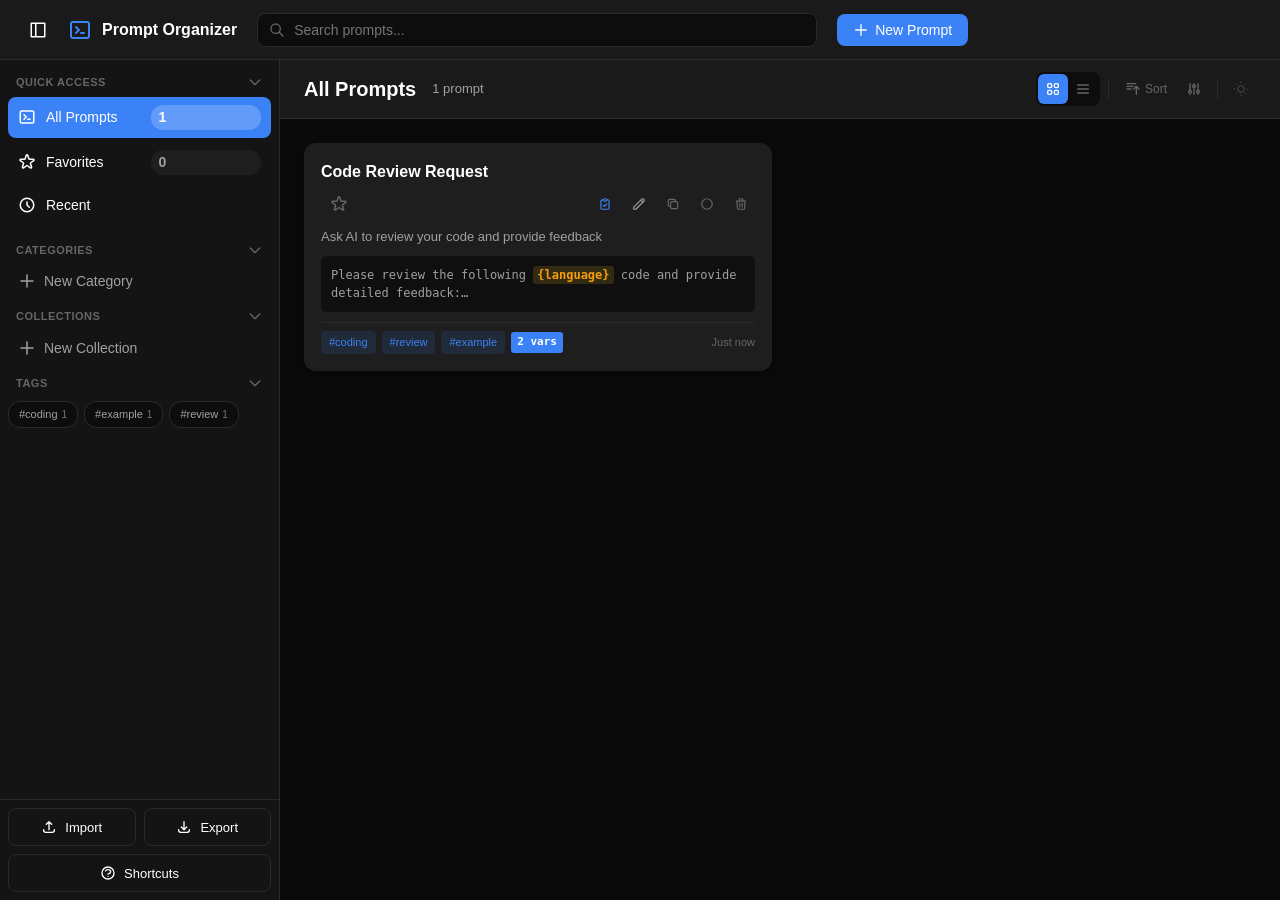
==== commit dd811a44: "Add files via upload" ====
--- a/index.html
+++ b/index.html
@@ -8,18 +8,19 @@
     <title>Prompt Organizer</title>
     <link rel="stylesheet" href="css/style.css">
     <script>
-        // Early theme detection to prevent flash of wrong theme
+    (function() {
+        'use strict';
         try {
-            const stored = JSON.parse(localStorage.getItem('promptOrganizerData'));
-            if (stored?.preferences?.theme) {
-                document.documentElement.setAttribute('data-theme', stored.preferences.theme);
-            }
-            if (stored?.preferences?.density) {
-                document.documentElement.setAttribute('data-density', stored.preferences.density);
-            }
+            var stored = localStorage.getItem('promptOrganizerData');
+            if (!stored) return;
+            var data = JSON.parse(stored);
+            if (!data || !data.preferences) return;
+            var prefs = data.preferences;
+            if (prefs.theme) document.documentElement.setAttribute('data-theme', prefs.theme);
+            if (prefs.density) document.documentElement.setAttribute('data-density', prefs.density);
         } catch(e) {}
+    })();
     </script>
-    
 </head>
 <body>
     <div class="app-container">
@@ -88,7 +89,7 @@
             <aside class="app-sidebar" id="sidebar" role="navigation" aria-label="Prompt navigation">
                 <div class="sidebar-content">
                     <!-- Quick Access (not collapsible) -->
-                    <div class="sidebar-section" style="margin-bottom: 8px;">
+                    <div class="sidebar-section sidebar-section-mb">
                         <div class="sidebar-section-header" data-action="toggle-sidebar-section" data-section="quickaccess">
                             <span class="sidebar-section-title">Quick Access</span>
                             <svg class="sidebar-section-toggle" id="toggle-quickaccess" fill="none" stroke="currentColor" viewBox="0 0 24 24">
@@ -187,7 +188,7 @@
                             </svg>
                             <span>Import</span>
                         </button>
-                        <button class="sidebar-action-btn" data-action="export-prompts" title="Export">
+                        <button class="sidebar-action-btn" data-action="toggle-export-menu" title="Export">
                             <svg fill="none" stroke="currentColor" viewBox="0 0 24 24">
                                 <path stroke-linecap="round" stroke-linejoin="round" stroke-width="2" d="M4 16v1a3 3 0 003 3h10a3 3 0 003-3v-1m-4-4l-4 4m0 0l-4-4m4 4V4"/>
                             </svg>
@@ -195,7 +196,7 @@
                         </button>
                     </div>
                     <button class="sidebar-action-btn" data-action="toggle-shortcuts-menu" title="Keyboard Shortcuts">
-                        <svg fill="none" stroke="currentColor" viewBox="0 0 24 24" style="width:16px;height:16px;">
+                        <svg fill="none" stroke="currentColor" viewBox="0 0 24 24" class="svg-icon-sm">
                             <path stroke-linecap="round" stroke-linejoin="round" stroke-width="2" d="M8.228 9c.549-1.165 2.03-2 3.772-2 2.21 0 4 1.343 4 3 0 1.4-1.278 2.575-3.006 2.907-.542.104-.994.54-.994 1.093m0 3h.01M21 12a9 9 0 11-18 0 9 9 0 0118 0z"/>
                         </svg>
                         <span>Shortcuts</span>
@@ -281,44 +282,46 @@
                         <input type="text" class="form-input" id="promptTitle" placeholder="My Awesome Prompt" required>
                     </div>
                     <div class="form-group">
-                        <label class="form-label" for="promptCategory">Category</label>
-                        <select class="form-input" id="promptCategory">
-                            <option value="">No Category</option>
-                        </select>
-                    </div>
-                    <div class="form-group">
                         <label class="form-label" for="promptDescription">Description</label>
                         <input type="text" class="form-input" id="promptDescription" placeholder="What does this prompt do?">
                     </div>
+                    <div class="form-group form-group-row">
+                        <div>
+                            <label class="form-label" for="promptCategory">Category</label>
+                            <select class="form-input" id="promptCategory">
+                                <option value="">No Category</option>
+                            </select>
+                        </div>
+                        <div>
+                            <label class="form-label" for="promptCollection">Collection</label>
+                            <select class="form-input" id="promptCollection">
+                                <option value="">No Collection</option>
+                            </select>
+                        </div>
+                    </div>
                     <div class="form-group">
-                        <label class="form-label" for="promptContent" style="display:flex; justify-content:space-between; align-items:center;">
+                        <label class="form-label form-label-content" for="promptContent">
                             <span>Prompt Content *</span>
-                            <span id="charCounter" style="font-size:11px; font-weight:400; color:var(--text-muted);">0 chars</span>
+                            <span id="charCounter" class="char-counter">0 chars</span>
                         </label>
                         <textarea class="form-input" id="promptContent" placeholder="Enter your prompt here. Use {variable} for placeholders." required></textarea>
                         <div class="form-hint">
-                            🛈 Use <code style="background: var(--bg-sidebar); padding: 2px 6px; border-radius: 3px; font-family: var(--font-mono); font-size: 11px;">{variable_name}</code> syntax for variables. 
-                            Example: "Write a blog post about <code style="background: var(--bg-sidebar); padding: 2px 6px; border-radius: 3px; font-family: var(--font-mono); font-size: 11px;">{topic}</code> in <code style="background: var(--bg-sidebar); padding: 2px 6px; border-radius: 3px; font-family: var(--font-mono); font-size: 11px;">{language}</code>"
-                        </div>
-                        <div id="variablesPreview" style="margin-top: 8px; display: none;">
-                            <span style="font-size: 11px; color: var(--text-muted); font-weight: 500;">Detected variables:</span>
-                            <div id="variablesList" style="margin-top: 4px; display: flex; flex-wrap: wrap; gap: 6px;"></div>
-                        </div>
-                    </div>
-                    <div class="form-group">
-                        <label class="form-label" for="promptCollection">Collection</label>
-                        <select class="form-input" id="promptCollection">
-                            <option value="">No Collection</option>
-                        </select>
-                    </div>
-                    <div class="form-group">
+                            🛈 Use <code>{variable_name}</code> syntax for variables. 
+                            Example: "Write a blog post about <code>{topic}</code> in <code>{language}</code>"
+                        </div>
+                        <div id="variablesPreview" class="variables-preview">
+                            <span class="variables-preview-label">Detected variables:</span>
+                            <div id="variablesList" class="variables-preview-list"></div>
+                        </div>
+                    </div>
+                    <div class="form-group form-group-tags">
                         <label class="form-label" for="promptTags">Tags</label>
-                        <div style="position:relative;">
+                        <div class="form-input-wrap">
                             <input type="text" class="form-input" id="promptTags" placeholder="chatgpt, coding, marketing" autocomplete="off">
                             <div id="tagSuggestions" class="tag-suggestions"></div>
                         </div>
-                        <div class="form-hint">Separate tags with commas</div>
-                    </div>
+                    </div>
+                    <div class="form-hint form-hint-tags">Separate tags with commas</div>
                 </form>
             </div>
             <div class="modal-footer">
@@ -394,7 +397,7 @@
 
     <!-- Use Prompt Modal -->
     <div class="modal-overlay" id="usePromptModal" data-action="hide-use-prompt-modal">
-        <div class="modal" style="max-width: 700px;">
+        <div class="modal modal-wide">
             <div class="modal-header">
                 <h2 class="modal-title" id="usePromptTitle">Use Prompt</h2>
                 <button class="modal-close" data-action="hide-use-prompt-modal">
@@ -404,42 +407,28 @@
                 </button>
             </div>
             <div class="modal-body">
-                <div id="variableProgress" style="display: none; margin-bottom: 20px;">
-                    <div style="display: flex; justify-content: space-between; align-items: center; margin-bottom: 8px;">
-                        <span style="font-size: 13px; color: var(--text-secondary);">Fill Variables</span>
-                        <span id="progressText" style="font-size: 13px; font-weight: 600; color: var(--accent);">0/0</span>
-                    </div>
-                    <div style="width: 100%; height: 8px; background: var(--bg-sidebar); border-radius: 4px; overflow: hidden;">
-                        <div id="progressBar" style="height: 100%; width: 0%; background: var(--accent); transition: width 0.3s ease;"></div>
-                    </div>
+                <div id="variableProgress" class="variable-progress">
+                     <div class="variable-progress-header">
+                         <span class="variable-progress-label">Fill Variables</span>
+                         <span id="progressText" class="variable-progress-text">0/0</span>
+                     </div>
+                    <div class="variable-progress-bar-wrap">
+                         <div id="progressBar" class="variable-progress-bar"></div>
+                     </div>
                 </div>
                 <div id="variableInputs"></div>
-                <div class="form-group" style="margin-top: 20px;">
+                <div class="form-group form-group-mt-20">
                     <span class="form-label">
                         Preview
-                        <span style="float: right; font-size: 11px; color: var(--text-muted); font-weight: 400;">
-                            Variables highlighted in <span style="color: var(--accent); font-weight: 600;">blue</span>
-                        </span>
+                        <span class="preview-label">
+                             Variables highlighted in <span class="preview-label-accent">blue</span>
+                         </span>
                     </span>
-                    <div id="finalPromptPreview" style="
-                        font-family: var(--font-mono);
-                        font-size: 13px;
-                        color: var(--text-primary);
-                        background: var(--bg-code);
-                        border: 1px solid var(--border-color);
-                        border-radius: var(--radius-md);
-                        padding: 8px;
-                        min-height: 200px;
-                        max-height: 300px;
-                        overflow-y: auto;
-                        line-height: 1.5;
-                        white-space: pre-wrap;
-                        word-break: break-word;
-                    "></div>
-                </div>
-            </div>
-            <div class="modal-footer">
-                <button class="btn btn-secondary" data-action="clear-variable-values" id="clearValuesBtn" style="margin-right: auto;">
+                    <div id="finalPromptPreview" class="preview-box"></div>
+                </div>
+            </div>
+            <div class="modal-footer">
+                <button class="btn btn-secondary clear-values-btn" data-action="clear-variable-values" id="clearValuesBtn">
                     <svg fill="none" stroke="currentColor" viewBox="0 0 24 24">
                         <path stroke-linecap="round" stroke-linejoin="round" stroke-width="2" d="M19 7l-.867 12.142A2 2 0 0116.138 21H7.862a2 2 0 01-1.995-1.858L5 7m5 4v6m4-6v6m1-10V4a1 1 0 00-1-1h-4a1 1 0 00-1 1v3M4 7h16"/>
                     </svg>
@@ -469,21 +458,21 @@
             </div>
             <div class="modal-body">
                 <div class="form-group">
-                    <label class="form-label" for="importFile">Select JSON file</label>
-                    <input type="file" class="form-input" id="importFile" accept=".json">
-                    <div class="form-hint">Import prompts from a previously exported JSON file</div>
+                    <label class="form-label" for="importFile">Select JSON or CSV file</label>
+                    <input type="file" class="form-input" id="importFile" accept=".json,.csv">
+                    <div class="form-hint">Import prompts from a previously exported JSON or CSV file</div>
                 </div>
                 <div class="form-group">
                     <span class="form-label">Import Mode</span>
-                    <div style="display: flex; flex-direction: column; gap: 8px; margin-top: 4px;">
-                        <label style="display: flex; align-items: center; gap: 8px; cursor: pointer; font-size: 13px; color: var(--text-secondary);">
-                            <input type="radio" name="importMode" value="merge" checked style="accent-color: var(--accent);">
+                    <div class="import-mode-options">
+                         <label class="radio-label">
+                             <input type="radio" name="importMode" value="merge" checked>
                             <span><strong>Merge</strong> — add new prompts, keep existing ones</span>
                         </label>
-                        <label style="display: flex; align-items: center; gap: 8px; cursor: pointer; font-size: 13px; color: var(--text-secondary);">
-                            <input type="radio" name="importMode" value="replace" style="accent-color: var(--accent);">
-                            <span><strong>Replace</strong> — overwrite all data with imported file</span>
-                        </label>
+                        <label class="radio-label">
+                             <input type="radio" name="importMode" value="replace">
+                             <span><strong>Replace</strong> — overwrite all data with imported file</span>
+                         </label>
                     </div>
                 </div>
             </div>
@@ -494,9 +483,62 @@
         </div>
     </div>
 
+    <!-- Export Modal -->
+    <div class="modal-overlay" id="exportModal" data-action="hide-export-modal">
+        <div class="modal modal-narrow">
+            <div class="modal-header">
+                <h2 class="modal-title">Export Prompts</h2>
+                <button class="modal-close" data-action="hide-export-modal">
+                    <svg fill="none" stroke="currentColor" viewBox="0 0 24 24">
+                        <path stroke-linecap="round" stroke-linejoin="round" stroke-width="2" d="M6 18L18 6M6 6l12 12"/>
+                    </svg>
+                </button>
+            </div>
+            <div class="modal-body">
+                <p class="modal-body-text">Choose export format and scope:</p>
+                <div class="form-group">
+                    <span class="form-label">Export Format</span>
+                    <div class="export-format-options">
+                         <label class="export-option">
+                             <input type="radio" name="exportFormat" value="json" checked>
+                             <div class="export-option-content">
+                                 <div class="export-option-title">JSON</div>
+                                 <div class="export-option-desc">Full data backup with all fields</div>
+                             </div>
+                        </label>
+                        <label class="export-option">
+                             <input type="radio" name="exportFormat" value="csv">
+                             <div class="export-option-content">
+                                <div class="export-option-title">CSV</div>
+                                <div class="export-option-desc">Spreadsheet compatible format</div>
+                             </div>
+                         </label>
+                    </div>
+                </div>
+                <div class="form-group">
+                    <span class="form-label">Export Scope</span>
+                    <div class="export-scope-options">
+                         <label class="radio-label">
+                             <input type="radio" name="exportScope" value="all" checked>
+                             <span><strong>All prompts</strong> — export everything</span>
+                         </label>
+                        <label class="radio-label">
+                             <input type="radio" name="exportScope" value="filtered">
+                             <span><strong>Current view</strong> — only visible prompts</span>
+                         </label>
+                    </div>
+                </div>
+            </div>
+            <div class="modal-footer">
+                <button class="btn btn-secondary" data-action="hide-export-modal">Cancel</button>
+                <button class="btn btn-primary" data-action="execute-export">Export</button>
+            </div>
+        </div>
+    </div>
+
     <!-- Custom Confirm Modal -->
     <div class="modal-overlay" id="confirmModal">
-        <div class="modal" style="max-width: 400px;">
+        <div class="modal modal-confirm">
             <div class="modal-header">
                 <h2 class="modal-title" id="confirmModalTitle">Confirm</h2>
                 <button class="modal-close" data-action="hide-confirm-modal">
@@ -506,7 +548,7 @@
                 </button>
             </div>
             <div class="modal-body">
-                <p id="confirmModalMessage" style="color: var(--text-secondary); line-height: 1.5;"></p>
+                <p id="confirmModalMessage" class="confirm-message"></p>
             </div>
             <div class="modal-footer">
                 <button class="btn btn-secondary" data-action="hide-confirm-modal">Cancel</button>
@@ -517,7 +559,7 @@
 
     <!-- Bulk Move to Collection Modal -->
     <div class="modal-overlay" id="bulkMoveModal" data-action="hide-bulk-move-modal">
-        <div class="modal" style="max-width: 400px;">
+        <div class="modal modal-confirm">
             <div class="modal-header">
                 <h2 class="modal-title">Move to Collection</h2>
                 <button class="modal-close" data-action="hide-bulk-move-modal">
@@ -527,16 +569,16 @@
                 </button>
             </div>
             <div class="modal-body">
-                <p style="color: var(--text-secondary); margin-bottom: 16px; line-height: 1.5;">
+                <p class="bulk-move-count-text">
                     Select a collection for <strong id="bulkMoveCount">0</strong> selected prompts:
                 </p>
-                <div style="display: flex; flex-direction: column; gap: 8px;">
-                    <label class="dropdown-option" style="cursor: pointer; padding: 10px; border-radius: var(--radius-md); transition: background var(--transition-fast);" onmouseover="this.style.background='var(--bg-sidebar)'" onmouseout="this.style.background='transparent'">
-                        <input type="radio" name="bulkMoveCollection" value="" style="margin-right: 8px; accent-color: var(--accent);">
-                        <strong>No Collection</strong> (remove from current)
-                    </label>
-                    <div id="bulkMoveCollectionsList" style="display: flex; flex-direction: column; gap: 8px;"></div>
-                </div>
+                <div class="bulk-move-list">
+                     <label class="dropdown-option bulk-move-option">
+                         <input type="radio" name="bulkMoveCollection" value="" class="accent-radio" style="margin-right: 8px;">
+                         <strong>No Collection</strong> (remove from current)
+                     </label>
+                    <div id="bulkMoveCollectionsList" class="bulk-move-collections-list"></div>
+                 </div>
             </div>
             <div class="modal-footer">
                 <button class="btn btn-secondary" data-action="hide-bulk-move-modal">Cancel</button>
@@ -554,23 +596,23 @@
     <div class="bulk-actions-bar" id="bulkActionsBar" role="toolbar" aria-label="Bulk actions">
         <span class="bulk-count" id="bulkCount">0 selected</span>
         <div class="bulk-divider"></div>
-        <button class="btn btn-secondary" data-action="bulk-select-all" style="padding: 6px 12px; font-size: 12px;">Select All</button>
-        <button class="btn btn-secondary" data-action="bulk-move-to-collection" style="padding: 6px 12px; font-size: 12px;">
-            <svg fill="none" stroke="currentColor" viewBox="0 0 24 24" style="width:14px;height:14px;"><path stroke-linecap="round" stroke-linejoin="round" stroke-width="2" d="M3 7v10a2 2 0 002 2h14a2 2 0 002-2V9a2 2 0 00-2-2h-6l-2-2H5a2 2 0 00-2 2z"/></svg>
-            Move
+        <button class="btn btn-secondary bulk-action-btn-sm" data-action="bulk-select-all">Select All</button>
+        <button class="btn btn-secondary bulk-action-btn-sm" data-action="bulk-move-to-collection">
+            <svg fill="none" stroke="currentColor" viewBox="0 0 24 24"><path stroke-linecap="round" stroke-linejoin="round" stroke-width="2" d="M3 7v10a2 2 0 002 2h14a2 2 0 002-2V9a2 2 0 00-2-2h-6l-2-2H5a2 2 0 00-2 2z"/></svg>
+             Move
         </button>
-        <button class="btn btn-secondary" data-action="bulk-toggle-favorite" style="padding: 6px 12px; font-size: 12px;">
-            <svg fill="none" stroke="currentColor" viewBox="0 0 24 24" style="width:14px;height:14px;"><path stroke-linecap="round" stroke-linejoin="round" stroke-width="2" d="M11.049 2.927c.3-.921 1.603-.921 1.902 0l1.519 4.674a1 1 0 00.95.69h4.915c.969 0 1.371 1.24.588 1.81l-3.976 2.888a1 1 0 00-.363 1.118l1.518 4.674c.3.922-.755 1.688-1.538 1.118l-3.976-2.888a1 1 0 00-1.176 0l-3.976 2.888c-.783.57-1.838-.197-1.538-1.118l1.518-4.674a1 1 0 00-.363-1.118l-3.976-2.888c-.784-.57-.38-1.81.588-1.81h4.914a1 1 0 00.951-.69l1.519-4.674z"/></svg>
-            Favorite
+        <button class="btn btn-secondary bulk-action-btn-sm" data-action="bulk-toggle-favorite">
+            <svg fill="none" stroke="currentColor" viewBox="0 0 24 24"><path stroke-linecap="round" stroke-linejoin="round" stroke-width="2" d="M11.049 2.927c.3-.921 1.603-.921 1.902 0l1.519 4.674a1 1 0 00.95.69h4.915c.969 0 1.371 1.24.588 1.81l-3.976 2.888a1 1 0 00-.363 1.118l1.518 4.674c.3.922-.755 1.688-1.538 1.118l-3.976-2.888a1 1 0 00-1.176 0l-3.976 2.888c-.783.57-1.838-.197-1.538-1.118l1.518-4.674a1 1 0 00-.363-1.118l-3.976-2.888c-.784-.57-.38-1.81.588-1.81h4.914a1 1 0 00.951-.69l1.519-4.674z"/></svg>
+             Favorite
         </button>
-        <button class="btn btn-danger" data-action="bulk-delete" style="padding: 6px 12px; font-size: 12px;">
-            <svg fill="none" stroke="currentColor" viewBox="0 0 24 24" style="width:14px;height:14px;"><path stroke-linecap="round" stroke-linejoin="round" stroke-width="2" d="M19 7l-.867 12.142A2 2 0 0116.138 21H7.862a2 2 0 01-1.995-1.858L5 7m5 4v6m4-6v6m1-10V4a1 1 0 00-1-1h-4a1 1 0 00-1 1v3M4 7h16"/></svg>
-            Delete
+        <button class="btn btn-danger bulk-action-btn-sm" data-action="bulk-delete">
+            <svg fill="none" stroke="currentColor" viewBox="0 0 24 24"><path stroke-linecap="round" stroke-linejoin="round" stroke-width="2" d="M19 7l-.867 12.142A2 2 0 0116.138 21H7.862a2 2 0 01-1.995-1.858L5 7m5 4v6m4-6v6m1-10V4a1 1 0 00-1-1h-4a1 1 0 00-1 1v3M4 7h16"/></svg>
+             Delete
         </button>
         <div class="bulk-divider"></div>
-        <button class="btn btn-secondary" data-action="bulk-clear-selection" style="padding: 6px 12px; font-size: 12px;">Cancel</button>
-    </div>
-
-<script type="module" src="js/app.js"></script>
+        <button class="btn btn-secondary bulk-action-btn-sm" data-action="bulk-clear-selection">Cancel</button>
+     </div>
+
+    <script type="module" src="js/app.js"></script>
 </body>
 </html>
--- a/css/style.css
+++ b/css/style.css
@@ -942,13 +942,14 @@
             background: var(--bg-code);
             border-radius: var(--radius-sm);
             padding: 10px;
-            max-height: 80px;
-            overflow: hidden;
             line-height: 1.5;
             white-space: pre-wrap;
             word-break: break-word;
-            -webkit-mask-image: linear-gradient(to bottom, black 50%, transparent 100%);
-            mask-image: linear-gradient(to bottom, black 50%, transparent 100%);
+            display: -webkit-box;
+            -webkit-line-clamp: 2;
+            line-clamp: 2;
+            -webkit-box-orient: vertical;
+            overflow: hidden;
         }
 
         /* Markdown highlighting in prompt preview */
@@ -1281,12 +1282,10 @@
         .prompt-grid.list-view .prompt-favorite { flex-shrink: 0; }
         .prompt-grid.list-view .prompt-actions { flex-shrink: 0; gap: 2px; }
 
-        /* Content preview */
+        /* Content preview - List view: 1 line only */
         .prompt-grid.list-view .prompt-content {
-            max-height: 44px;
-            -webkit-line-clamp: 2;
-            line-clamp: 2;
-            max-height: 2.8em; /* fallback */
+            -webkit-line-clamp: 1;
+            line-clamp: 1;
         }
 
         /* Description hidden in list */
@@ -1571,8 +1570,8 @@
             background: var(--bg-card);
             border: 1px solid var(--border-color);
             border-radius: var(--radius-md);
+            display: none;
             z-index: var(--z-header); /* Needs to be above input in modal */
-            display: none;
             flex-wrap: wrap;
             gap: 6px;
             padding: 8px;
@@ -1815,4 +1814,211 @@
             padding: 0 4px;
             color: var(--text-muted);
         }
+/* ============================================
+           THEME TRANSITIONS
+           ============================================ */
+        body,
+        .app-header,
+        .app-sidebar,
+        .prompt-card,
+        .modal,
+        .dropdown-menu,
+        .bulk-actions-bar,
+        input, select, textarea {
+            transition: background-color 0.3s ease, border-color 0.3s ease, color 0.3s ease, box-shadow 0.3s ease;
+        }
+
+        /* ============================================
+           INLINE STYLES EXTRACTED TO CSS
+           ============================================ */
+        
+        /* Sidebar section margin */
+        .sidebar-section-mb { margin-bottom: 8px; }
+        
+        /* Form group layouts */
+        .form-group-row { display: flex; gap: 12px; }
+        .form-group-row > div { flex: 1; display: flex; align-items: center; gap: 12px; }
+        .form-group-row .form-label { flex: 0 0 auto; margin-bottom: 0; }
+        .form-group-row .form-input { flex: 1; }
+        
+        /* Form label inline styles */
+        .form-label-flex { display: flex; justify-content: space-between; align-items: center; }
+        
+        /* Tags inline layout */
+        .form-group-tags { display: flex; align-items: flex-start; gap: 12px; }
+        .form-group-tags .form-label { flex: 0 0 auto; min-width: 80px; margin-bottom: 0; padding-top: 8px; }
+        .form-group-tags .form-input-wrap { flex: 1; position: relative; }
+        
+        /* Hint margin for tags */
+        .form-hint-tags { margin-left: 92px; }
+        
+        /* Prompt content label with char counter */
+        .form-label-content { display: flex; justify-content: space-between; align-items: center; }
+        .char-counter { font-size: 11px; font-weight: 400; color: var(--text-muted); }
+        
+        /* Variables preview */
+        .variables-preview { margin-top: 8px; display: none; }
+        .variables-preview-label { font-size: 11px; color: var(--text-muted); font-weight: 500; }
+        .variables-preview-list { margin-top: 4px; display: flex; flex-wrap: wrap; gap: 6px; }
+        
+         
+        
+         
+         
+         
+        
+        /* Shortcuts button icon */
+        .shortcuts-icon { width: 16px; height: 16px; }
+        
+         
+        /* Modal max-width variants */
+        .modal-wide { max-width: 700px; }
+        .modal-narrow { max-width: 450px; }
+        .modal-confirm { max-width: 400px; }
+        
+        /* Form group margin top */
+        .form-group-mt .form-group-mt-20 { margin-top: 20px; }
+        
+        /* Variable progress */
+        .variable-progress { display: none; margin-bottom: 20px; }
+        .variable-progress-header { display: flex; justify-content: space-between; align-items: center; margin-bottom: 8px; }
+        .variable-progress-label { font-size: 13px; color: var(--text-secondary); }
+        .variable-progress-text { font-size: 13px; font-weight: 600; color: var(--accent); }
+        .variable-progress-bar-wrap { width: 100%; height: 8px; background: var(--bg-sidebar); border-radius: 4px; overflow: hidden; }
+        .variable-progress-bar { height: 100%; width: 0%; background: var(--accent); transition: width 0.3s ease; }
+        
+        /* Preview box */
+        .preview-box {
+            font-family: var(--font-mono);
+            font-size: 13px;
+            color: var(--text-primary);
+            background: var(--bg-code);
+            border: 1px solid var(--border-color);
+            border-radius: var(--radius-md);
+            padding: 8px;
+            min-height: 200px;
+            max-height: 300px;
+            overflow-y: auto;
+            line-height: 1.5;
+            white-space: pre-wrap;
+            word-break: break-word;
+        }
+        
+        /* Preview label */
+        .preview-label { float: right; font-size: 11px; color: var(--text-muted); font-weight: 400; }
+        .preview-label-accent { color: var(--accent); font-weight: 600; }
+        
+        /* Import mode options */
+        .import-mode-options { display: flex; flex-direction: column; gap: 8px; margin-top: 4px; }
+        .import-mode-option { display: flex; align-items: center; gap: 8px; cursor: pointer; font-size: 13px; color: var(--text-secondary); }
+        .import-mode-option input { accent-color: var(--accent); }
+        
+        /* Export format options */
+        .export-format-options { display: flex; flex-direction: column; gap: 8px; margin-top: 8px; }
+        .export-option { display: flex; align-items: center; gap: 12px; padding: 12px; border: 1px solid var(--border-color); border-radius: var(--radius-md); cursor: pointer; transition: all var(--transition-fast); }
+        .export-option:hover { border-color: var(--border-hover); }
+        .export-option input { accent-color: var(--accent); }
+        .export-option-content { flex: 1; }
+        .export-option-title { font-weight: 600; }
+        .export-option-desc { font-size: 12px; color: var(--text-muted); }
+        
+        /* Export scope options */
+        .export-scope-options { display: flex; flex-direction: column; gap: 8px; margin-top: 8px; }
+        
+        /* Confirm modal message */
+        .confirm-message { color: var(--text-secondary); line-height: 1.5; }
+        
+        /* Bulk move */
+        .bulk-move-list { display: flex; flex-direction: column; gap: 8px; }
+        .bulk-move-count-text { color: var(--text-secondary); margin-bottom: 16px; line-height: 1.5; }
+        
+        /* Clear values button */
+        .clear-values-btn { margin-right: auto; }
+        
+        /* Form hint code */
+        .form-hint code {
+            background: var(--bg-sidebar);
+            padding: 2px 6px;
+            border-radius: 3px;
+            font-family: var(--font-mono);
+            font-size: 11px;
+        }
+        
+         
+        /* Bulk action buttons small */
+        .bulk-action-btn-sm { padding: 6px 12px; font-size: 12px; }
+        .bulk-action-btn-sm svg { width: 14px; height: 14px; }
+        
+         
+        /* Modal body paragraphs */
+        .modal-body-text { color: var(--text-secondary); margin-bottom: 16px; }
+        
+         
+        /* Radio/checkbox accent */
+        .accent-radio { accent-color: var(--accent); }
+        
+        /* Radio label */
+        .radio-label { display: flex; align-items: center; gap: 8px; cursor: pointer; font-size: 13px; color: var(--text-secondary); }
+        .radio-label input { accent-color: var(--accent); }
+        
+         
+        /* Bulk move collections list */
+        .bulk-move-collections-list { display: flex; flex-direction: column; gap: 8px; }
+        
+        /* Inline styles for other elements */
+        .text-secondary { color: var(--text-secondary); }
+        .text-muted { color: var(--text-muted); }
+        .font-bold { font-weight: 600; }
+        .font-mono { font-family: var(--font-mono); }
+        .font-size-11 { font-size: 11px; }
+        .font-size-12 { font-size: 12px; }
+        .font-size-13 { font-size: 13px; }
+        
+        /* Backgrounds */
+        .bg-code { background: var(--bg-code); }
+        .bg-sidebar { background: var(--bg-sidebar); }
+        
+        /* Borders */
+        .border-color { border: 1px solid var(--border-color); }
+        
+        /* Border radius */
+        .radius-md { border-radius: var(--radius-md); }
+        
+        /* Padding */
+        .p-8 { padding: 8px; }
+        
+        /* Min/max heights */
+        .min-h-200 { min-height: 200px; }
+        .max-h-300 { max-height: 300px; }
+        
+        /* Overflow */
+        .overflow-auto { overflow-y: auto; }
+        
+        /* White space */
+        .white-prewrap { white-space: pre-wrap; }
+        .word-break { word-break: break-word; }
+        
+        /* Line height */
+        .line-height-15 { line-height: 1.5; }
+        .line-height-5 { line-height: 5; }
+        
+        /* Flex */
+        .flex { display: flex; }
+        .flex-col { display: flex; flex-direction: column; }
+        .flex-1 { flex: 1; }
+        .items-center { align-items: center; }
+        .justify-between { justify-content: space-between; }
+        .gap-4 { gap: 4px; }
+        .gap-6 { gap: 6px; }
+        .gap-8 { gap: 8px; }
+        .gap-12 { gap: 12px; }
+        
+        /* Margin */
+        .mb-4 { margin-bottom: 4px; }
+        .mb-8 { margin-bottom: 8px; }
+        .mb-16 { margin-bottom: 16px; }
+        .mr-auto { margin-right: auto; }
+        
+        /* Transition */
+        .transition-all { transition: all var(--transition-fast); }
     
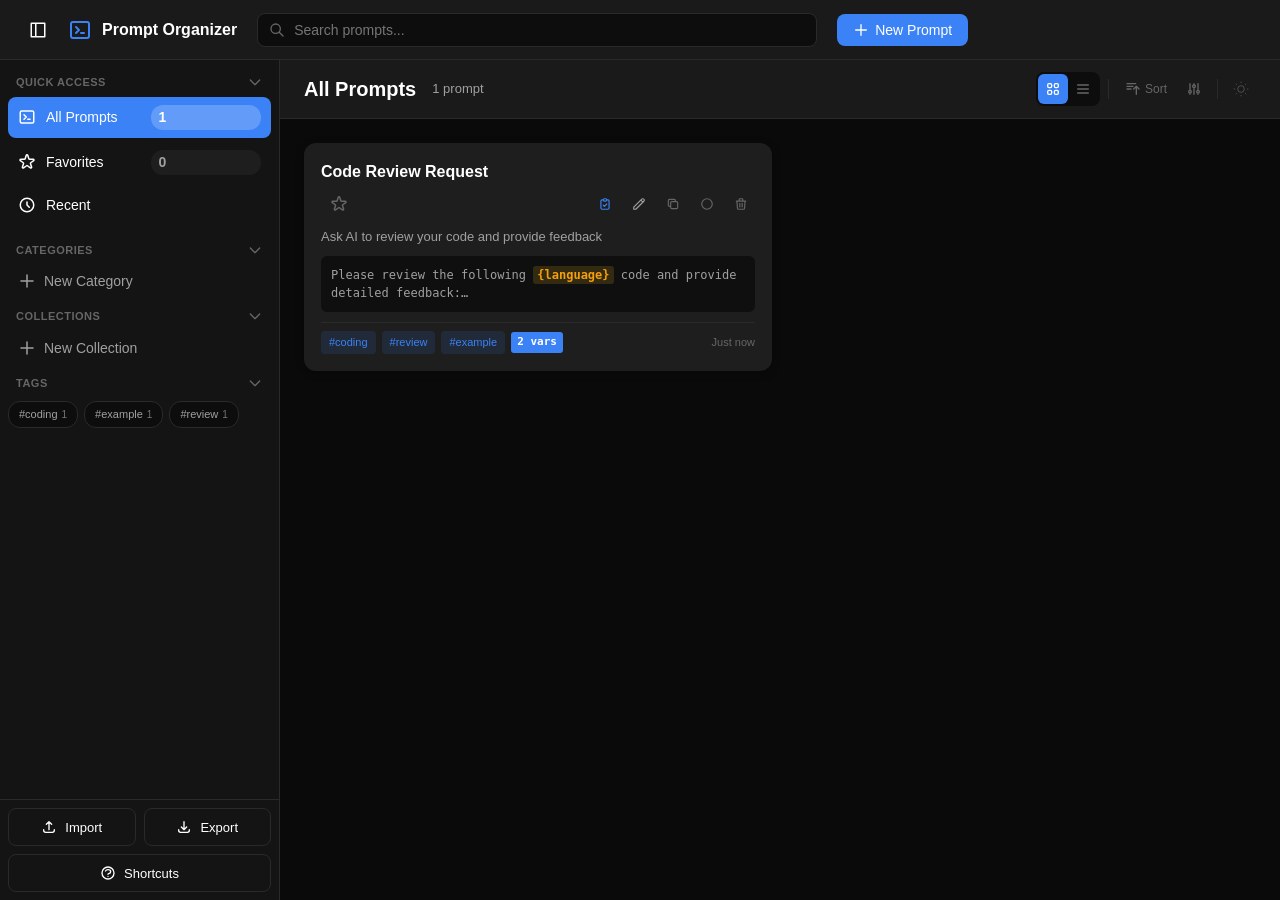
==== commit 0d59a8a5: "Fix all 17 critique items: perf, UX, accessibility 1. Bulk undo/redo: bulkDelete/ToggleFav/Move now " ====
--- a/index.html
+++ b/index.html
@@ -3,19 +3,26 @@
 <head>
     <meta charset="UTF-8">
     <meta name="viewport" content="width=device-width, initial-scale=1.0">
-    <meta http-equiv="Content-Security-Policy" content="default-src 'self'; script-src 'self'; style-src 'self' 'unsafe-inline';">
+    <meta http-equiv="Content-Security-Policy" content="default-src 'self'; script-src 'self' 'unsafe-inline'; style-src 'self' 'unsafe-inline';">
 
     <title>Prompt Organizer</title>
     <link rel="stylesheet" href="css/style.css">
     <script>
+    // Apply saved theme/density before first paint to avoid flash.
+    // Reads from promptOrganizerPrefs (written by storage-service on every save).
+    // Falls back to the old promptOrganizerData key during first-run migration.
     (function() {
         'use strict';
         try {
-            var stored = localStorage.getItem('promptOrganizerData');
-            if (!stored) return;
-            var data = JSON.parse(stored);
-            if (!data || !data.preferences) return;
-            var prefs = data.preferences;
+            var prefs = null;
+            var stored = localStorage.getItem('promptOrganizerPrefs');
+            if (stored) {
+                prefs = JSON.parse(stored);
+            } else {
+                var old = localStorage.getItem('promptOrganizerData');
+                if (old) { var d = JSON.parse(old); if (d && d.preferences) prefs = d.preferences; }
+            }
+            if (!prefs) return;
             if (prefs.theme) document.documentElement.setAttribute('data-theme', prefs.theme);
             if (prefs.density) document.documentElement.setAttribute('data-density', prefs.density);
         } catch(e) {}
@@ -98,21 +105,21 @@
                         </div>
                         <div class="sidebar-section-body" id="body-quickaccess">
                             <div class="sidebar-section-body-inner">
-                                <div class="quick-access-item active" data-action="set-view" data-view="all">
+                                <div class="quick-access-item active" data-action="set-view" data-view="all" title="All Prompts">
                                     <svg fill="none" stroke="currentColor" viewBox="0 0 24 24">
                                         <path stroke-linecap="round" stroke-linejoin="round" stroke-width="2" d="M8 9l3 3-3 3m5 0h3M5 20h14a2 2 0 002-2V6a2 2 0 00-2-2H5a2 2 0 00-2 2v12a2 2 0 002 2z"/>
                                     </svg>
                                     <span>All Prompts</span>
                                     <span class="badge" id="allCount">0</span>
                                 </div>
-                                <div class="quick-access-item" data-action="set-view" data-view="favorites">
+                                <div class="quick-access-item" data-action="set-view" data-view="favorites" title="Favorites">
                                     <svg fill="none" stroke="currentColor" viewBox="0 0 24 24">
                                         <path stroke-linecap="round" stroke-linejoin="round" stroke-width="2" d="M11.049 2.927c.3-.921 1.603-.921 1.902 0l1.519 4.674a1 1 0 00.95.69h4.915c.969 0 1.371 1.24.588 1.81l-3.976 2.888a1 1 0 00-.363 1.118l1.518 4.674c.3.922-.755 1.688-1.538 1.118l-3.976-2.888a1 1 0 00-1.176 0l-3.976 2.888c-.783.57-1.838-.197-1.538-1.118l1.518-4.674a1 1 0 00-.363-1.118l-3.976-2.888c-.784-.57-.38-1.81.588-1.81h4.914a1 1 0 00.951-.69l1.519-4.674z"/>
                                     </svg>
                                     <span>Favorites</span>
                                     <span class="badge" id="favCount">0</span>
                                 </div>
-                                <div class="quick-access-item" data-action="set-view" data-view="recent">
+                                <div class="quick-access-item" data-action="set-view" data-view="recent" title="Recent">
                                     <svg fill="none" stroke="currentColor" viewBox="0 0 24 24">
                                         <path stroke-linecap="round" stroke-linejoin="round" stroke-width="2" d="M12 8v4l3 3m6-3a9 9 0 11-18 0 9 9 0 0118 0z"/>
                                     </svg>
@@ -257,7 +264,13 @@
 
                 <div class="content-body">
                     <div class="prompt-grid" id="promptGrid">
-                        <!-- Prompts will be inserted here -->
+                        <!-- Fix #17: Skeleton cards shown during initial IndexedDB load -->
+                        <div class="skeleton-card"><div class="skeleton-line medium"></div><div class="skeleton-line full"></div><div class="skeleton-line full"></div><div class="skeleton-line short"></div></div>
+                        <div class="skeleton-card"><div class="skeleton-line medium"></div><div class="skeleton-line full"></div><div class="skeleton-line full"></div><div class="skeleton-line short"></div></div>
+                        <div class="skeleton-card"><div class="skeleton-line medium"></div><div class="skeleton-line full"></div><div class="skeleton-line full"></div><div class="skeleton-line short"></div></div>
+                        <div class="skeleton-card"><div class="skeleton-line medium"></div><div class="skeleton-line full"></div><div class="skeleton-line full"></div><div class="skeleton-line short"></div></div>
+                        <div class="skeleton-card"><div class="skeleton-line medium"></div><div class="skeleton-line full"></div><div class="skeleton-line full"></div><div class="skeleton-line short"></div></div>
+                        <div class="skeleton-card"><div class="skeleton-line medium"></div><div class="skeleton-line full"></div><div class="skeleton-line full"></div><div class="skeleton-line short"></div></div>
                     </div>
                 </div>
             </main>
@@ -478,7 +491,7 @@
             </div>
             <div class="modal-footer">
                 <button class="btn btn-secondary" data-action="hide-import-modal">Cancel</button>
-                <button class="btn btn-primary" data-action="import-prompts">Import</button>
+                <button class="btn btn-primary" id="importConfirmBtn" data-action="import-prompts">Import</button>
             </div>
         </div>
     </div>
@@ -527,6 +540,7 @@
                              <span><strong>Current view</strong> — only visible prompts</span>
                          </label>
                     </div>
+                    <small id="exportScopeCount" style="color: var(--text-secondary); display: block; margin-top: 4px;"></small>
                 </div>
             </div>
             <div class="modal-footer">
--- a/css/style.css
+++ b/css/style.css
@@ -80,6 +80,22 @@
 
             --shadow-card: 0 2px 8px rgba(0, 0, 0, 0.08);
             --shadow-card-hover: 0 4px 16px rgba(0, 0, 0, 0.12);
+        }
+
+        /* Fix #14: WCAG AA contrast for tag chips in light theme */
+        [data-theme="light"] .tag-chip {
+            color: #333333;
+            background: #e8e8e8;
+            border-color: #cccccc;
+        }
+
+        [data-theme="light"] .tag-chip:hover {
+            color: #111111;
+            background: #d8d8d8;
+        }
+
+        [data-theme="light"] .prompt-tag {
+            color: #2563eb;
         }
 
         /* Density: Compact */
@@ -715,6 +731,26 @@
             background-color: rgba(255, 255, 255, 0.2);
         }
 
+        /* Drag-and-drop reordering */
+        .drag-handle {
+            opacity: 0;
+            cursor: grab;
+            color: var(--text-secondary);
+            font-size: 14px;
+            padding: 0 2px;
+            flex-shrink: 0;
+            transition: opacity var(--transition-fast);
+            user-select: none;
+        }
+        .collection-item:hover .drag-handle,
+        .category-item:hover .drag-handle { opacity: 1; }
+        .collection-item.dragging,
+        .category-item.dragging { opacity: 0.4; }
+        .collection-item.drag-over,
+        .category-item.drag-over {
+            border-top: 2px solid var(--accent);
+        }
+
         .add-collection-btn {
             display: flex;
             align-items: center;
@@ -857,6 +893,34 @@
             grid-template-columns: 1fr;
         }
 
+        /* Fix #17: Skeleton loading cards */
+        @keyframes skeleton-pulse {
+            0%, 100% { opacity: 1; }
+            50% { opacity: 0.4; }
+        }
+
+        .skeleton-card {
+            background: var(--bg-card);
+            border: 1px solid transparent;
+            border-radius: var(--radius-lg);
+            padding: var(--card-padding);
+            min-height: var(--card-min-height);
+            display: flex;
+            flex-direction: column;
+            gap: 12px;
+            animation: skeleton-pulse 1.5s ease-in-out infinite;
+        }
+
+        .skeleton-line {
+            background: var(--border-color);
+            border-radius: 4px;
+            height: 14px;
+        }
+
+        .skeleton-line.short { width: 40%; }
+        .skeleton-line.medium { width: 70%; }
+        .skeleton-line.full { width: 100%; }
+
         .prompt-card {
             background: var(--bg-card);
             border: 1px solid transparent;
@@ -874,6 +938,13 @@
         .prompt-card:hover {
             border-color: var(--border-hover);
             box-shadow: var(--shadow-card-hover);
+        }
+
+        /* Fix #11: Keyboard focus indicator */
+        .prompt-card:focus-visible {
+            outline: 2px solid var(--accent);
+            outline-offset: 2px;
+            border-color: var(--accent);
         }
 
         .prompt-card-header {
@@ -1447,6 +1518,13 @@
             gap: 6px;
         }
 
+        /* Fix #15: Disabled button state */
+        .btn:disabled, button:disabled {
+            opacity: 0.5;
+            cursor: not-allowed;
+            pointer-events: none;
+        }
+
         .btn-primary {
             background: var(--accent);
             color: white;
@@ -1496,10 +1574,22 @@
         /* ============================================
            TOAST NOTIFICATIONS
            ============================================ */
-        .toast {
+        /* Fix #7: Container handles stacking — no JS offsetHeight reads */
+        #toastContainer {
             position: fixed;
             bottom: 24px;
             right: 24px;
+            display: flex;
+            flex-direction: column-reverse;
+            gap: 8px;
+            z-index: var(--z-toast);
+            pointer-events: none;
+        }
+
+        .toast {
+            position: relative;
+            bottom: auto;
+            right: auto;
             background: var(--bg-card);
             border: 1px solid var(--border-color);
             border-radius: var(--radius-md);
@@ -1508,8 +1598,8 @@
             display: flex;
             align-items: center;
             gap: 10px;
-            z-index: var(--z-toast);
-            transform: translateY(100px);
+            pointer-events: auto;
+            transform: translateY(20px);
             opacity: 0;
             transition: all var(--transition-normal);
         }
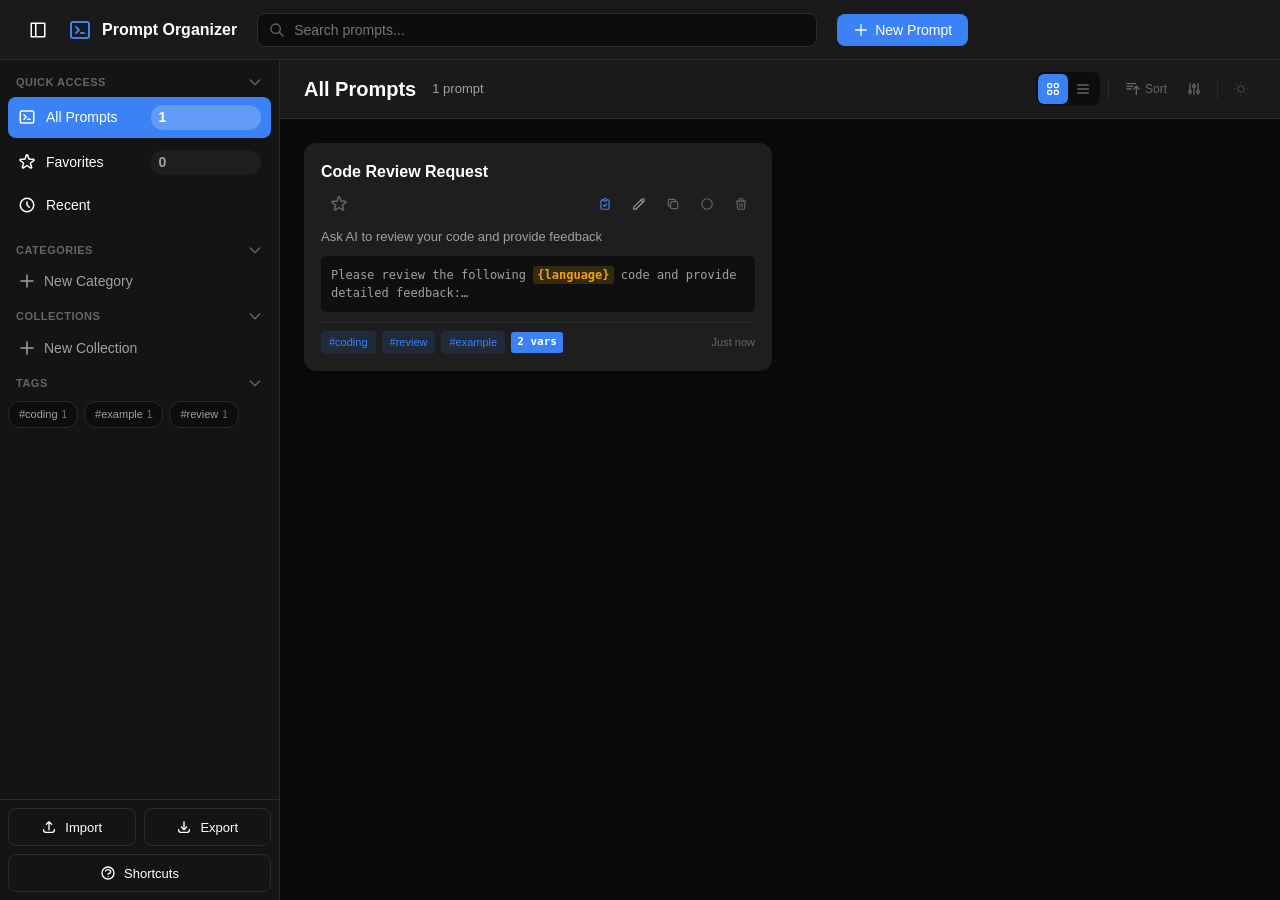
==== commit 26e07e68: "Add bulk Edit Tags action with Add/Remove/Replace modes - New 'Tags' button in bulk actions bar open" ====
--- a/index.html
+++ b/index.html
@@ -571,6 +571,47 @@
         </div>
     </div>
 
+    <!-- Bulk Edit Tags Modal -->
+    <div class="modal-overlay" id="bulkEditTagsModal" data-action="hide-bulk-edit-tags-modal">
+        <div class="modal modal-confirm">
+            <div class="modal-header">
+                <h2 class="modal-title">Edit Tags</h2>
+                <button class="modal-close" data-action="hide-bulk-edit-tags-modal">
+                    <svg fill="none" stroke="currentColor" viewBox="0 0 24 24">
+                        <path stroke-linecap="round" stroke-linejoin="round" stroke-width="2" d="M6 18L18 6M6 6l12 12"/>
+                    </svg>
+                </button>
+            </div>
+            <div class="modal-body">
+                <p class="bulk-move-count-text">
+                    Editing tags for <strong id="bulkEditTagsCount">0</strong> selected prompt<span id="bulkEditTagsPlural">s</span>.
+                </p>
+                <div class="bulk-tags-mode-selector">
+                    <button class="bulk-tags-mode-btn active" data-action="bulk-tags-set-mode" data-mode="add">Add Tags</button>
+                    <button class="bulk-tags-mode-btn" data-action="bulk-tags-set-mode" data-mode="remove">Remove Tags</button>
+                    <button class="bulk-tags-mode-btn" data-action="bulk-tags-set-mode" data-mode="replace">Replace All</button>
+                </div>
+                <div class="bulk-tags-current">
+                    <div class="bulk-tags-current-label">Current tags across selected prompts:</div>
+                    <div id="bulkTagsCurrentList" class="bulk-tags-current-list"></div>
+                </div>
+                <div class="form-group" style="margin-top: 16px;">
+                    <label class="form-label" for="bulkTagsInput">Tags (comma-separated)</label>
+                    <input type="text" id="bulkTagsInput" class="form-input" placeholder="e.g. marketing, gpt-4, creative">
+                </div>
+            </div>
+            <div class="modal-footer">
+                <button class="btn btn-secondary" data-action="hide-bulk-edit-tags-modal">Cancel</button>
+                <button class="btn btn-primary" data-action="execute-bulk-edit-tags">
+                    <svg fill="none" stroke="currentColor" viewBox="0 0 24 24">
+                        <path stroke-linecap="round" stroke-linejoin="round" stroke-width="2" d="M5 13l4 4L19 7"/>
+                    </svg>
+                    Apply
+                </button>
+            </div>
+        </div>
+    </div>
+
     <!-- Bulk Move to Collection Modal -->
     <div class="modal-overlay" id="bulkMoveModal" data-action="hide-bulk-move-modal">
         <div class="modal modal-confirm">
@@ -606,6 +647,41 @@
         </div>
     </div>
 
+    <!-- Bulk Move to Category Modal -->
+    <div class="modal-overlay" id="bulkMoveCategoryModal" data-action="hide-bulk-move-category-modal">
+        <div class="modal modal-confirm">
+            <div class="modal-header">
+                <h2 class="modal-title">Move to Category</h2>
+                <button class="modal-close" data-action="hide-bulk-move-category-modal">
+                    <svg fill="none" stroke="currentColor" viewBox="0 0 24 24">
+                        <path stroke-linecap="round" stroke-linejoin="round" stroke-width="2" d="M6 18L18 6M6 6l12 12"/>
+                    </svg>
+                </button>
+            </div>
+            <div class="modal-body">
+                <p class="bulk-move-count-text">
+                    Select a category for <strong id="bulkMoveCategoryCount">0</strong> selected prompts:
+                </p>
+                <div class="bulk-move-list">
+                    <label class="dropdown-option bulk-move-option">
+                        <input type="radio" name="bulkMoveCategory" value="" class="accent-radio" style="margin-right: 8px;">
+                        <strong>No Category</strong> (remove from current)
+                    </label>
+                    <div id="bulkMoveCategoriesList" class="bulk-move-collections-list"></div>
+                </div>
+            </div>
+            <div class="modal-footer">
+                <button class="btn btn-secondary" data-action="hide-bulk-move-category-modal">Cancel</button>
+                <button class="btn btn-primary" data-action="execute-bulk-move-category">
+                    <svg fill="none" stroke="currentColor" viewBox="0 0 24 24">
+                        <path stroke-linecap="round" stroke-linejoin="round" stroke-width="2" d="M5 13l4 4L19 7"/>
+                    </svg>
+                    Move
+                </button>
+            </div>
+        </div>
+    </div>
+
     <!-- Bulk Actions Bar -->
     <div class="bulk-actions-bar" id="bulkActionsBar" role="toolbar" aria-label="Bulk actions">
         <span class="bulk-count" id="bulkCount">0 selected</span>
@@ -613,7 +689,15 @@
         <button class="btn btn-secondary bulk-action-btn-sm" data-action="bulk-select-all">Select All</button>
         <button class="btn btn-secondary bulk-action-btn-sm" data-action="bulk-move-to-collection">
             <svg fill="none" stroke="currentColor" viewBox="0 0 24 24"><path stroke-linecap="round" stroke-linejoin="round" stroke-width="2" d="M3 7v10a2 2 0 002 2h14a2 2 0 002-2V9a2 2 0 00-2-2h-6l-2-2H5a2 2 0 00-2 2z"/></svg>
-             Move
+             Collection
+        </button>
+        <button class="btn btn-secondary bulk-action-btn-sm" data-action="bulk-move-to-category">
+            <svg fill="none" stroke="currentColor" viewBox="0 0 24 24"><path stroke-linecap="round" stroke-linejoin="round" stroke-width="2" d="M7 7h.01M7 3h5c.512 0 1.024.195 1.414.586l7 7a2 2 0 010 2.828l-7 7a2 2 0 01-2.828 0l-7-7A2 2 0 013 12V7a2 2 0 012-2z"/></svg>
+             Category
+        </button>
+        <button class="btn btn-secondary bulk-action-btn-sm" data-action="bulk-edit-tags">
+            <svg fill="none" stroke="currentColor" viewBox="0 0 24 24"><path stroke-linecap="round" stroke-linejoin="round" stroke-width="2" d="M7 7h.01M7 3h5c.512 0 1.024.195 1.414.586l7 7a2 2 0 010 2.828l-7 7a2 2 0 01-2.828 0l-7-7A2 2 0 013 12V7a2 2 0 012-2z"/></svg>
+             Tags
         </button>
         <button class="btn btn-secondary bulk-action-btn-sm" data-action="bulk-toggle-favorite">
             <svg fill="none" stroke="currentColor" viewBox="0 0 24 24"><path stroke-linecap="round" stroke-linejoin="round" stroke-width="2" d="M11.049 2.927c.3-.921 1.603-.921 1.902 0l1.519 4.674a1 1 0 00.95.69h4.915c.969 0 1.371 1.24.588 1.81l-3.976 2.888a1 1 0 00-.363 1.118l1.518 4.674c.3.922-.755 1.688-1.538 1.118l-3.976-2.888a1 1 0 00-1.176 0l-3.976 2.888c-.783.57-1.838-.197-1.538-1.118l1.518-4.674a1 1 0 00-.363-1.118l-3.976-2.888c-.784-.57-.38-1.81.588-1.81h4.914a1 1 0 00.951-.69l1.519-4.674z"/></svg>
--- a/css/style.css
+++ b/css/style.css
@@ -750,6 +750,12 @@
         .category-item.drag-over {
             border-top: 2px solid var(--accent);
         }
+        .collection-item.prompt-drop-target,
+        .category-item.prompt-drop-target {
+            background: color-mix(in srgb, var(--accent) 15%, transparent);
+            outline: 2px dashed var(--accent);
+            outline-offset: -2px;
+        }
 
         .add-collection-btn {
             display: flex;
@@ -2021,6 +2027,45 @@
         /* Bulk move */
         .bulk-move-list { display: flex; flex-direction: column; gap: 8px; }
         .bulk-move-count-text { color: var(--text-secondary); margin-bottom: 16px; line-height: 1.5; }
+
+        /* Bulk edit tags */
+        .bulk-tags-mode-selector {
+            display: flex;
+            gap: 6px;
+            margin-bottom: 20px;
+        }
+        .bulk-tags-mode-btn {
+            flex: 1;
+            padding: 8px 12px;
+            border: 1px solid var(--border-color);
+            border-radius: var(--radius-md);
+            background: var(--bg-secondary);
+            color: var(--text-secondary);
+            cursor: pointer;
+            font-size: 13px;
+            font-weight: 500;
+            transition: background var(--transition-fast), color var(--transition-fast), border-color var(--transition-fast);
+        }
+        .bulk-tags-mode-btn:hover { background: var(--bg-sidebar); color: var(--text-primary); }
+        .bulk-tags-mode-btn.active { background: var(--accent); color: #fff; border-color: var(--accent); }
+        .bulk-tags-current { margin-bottom: 4px; }
+        .bulk-tags-current-label { font-size: 12px; color: var(--text-secondary); margin-bottom: 8px; }
+        .bulk-tags-current-list { display: flex; flex-wrap: wrap; gap: 6px; min-height: 28px; }
+        .bulk-tag-badge {
+            display: inline-flex;
+            align-items: center;
+            padding: 3px 10px;
+            border-radius: 999px;
+            background: color-mix(in srgb, var(--accent) 15%, transparent);
+            color: var(--accent);
+            font-size: 12px;
+            font-weight: 500;
+            cursor: pointer;
+            border: 1px solid color-mix(in srgb, var(--accent) 30%, transparent);
+            transition: background var(--transition-fast);
+        }
+        .bulk-tag-badge:hover { background: color-mix(in srgb, var(--accent) 28%, transparent); }
+        .bulk-tags-empty { font-size: 12px; color: var(--text-secondary); font-style: italic; }
         
         /* Clear values button */
         .clear-values-btn { margin-right: auto; }
